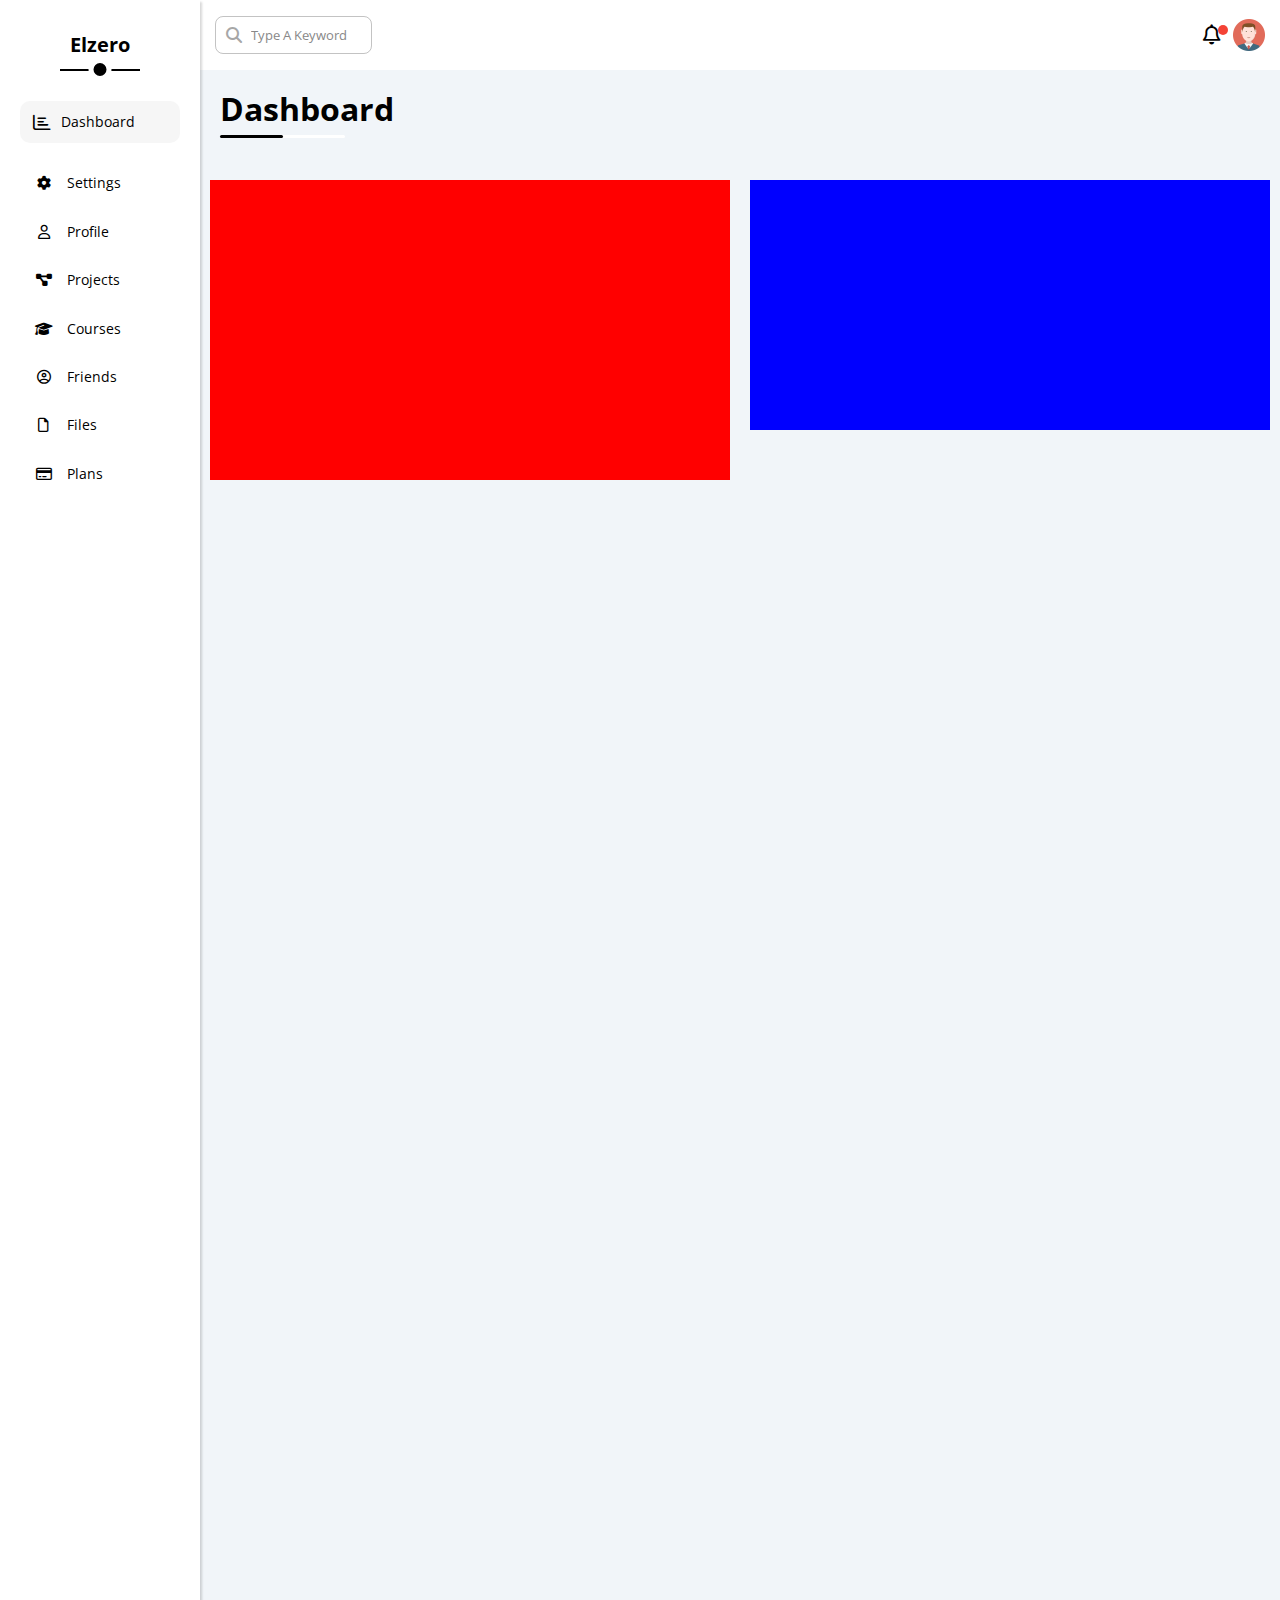
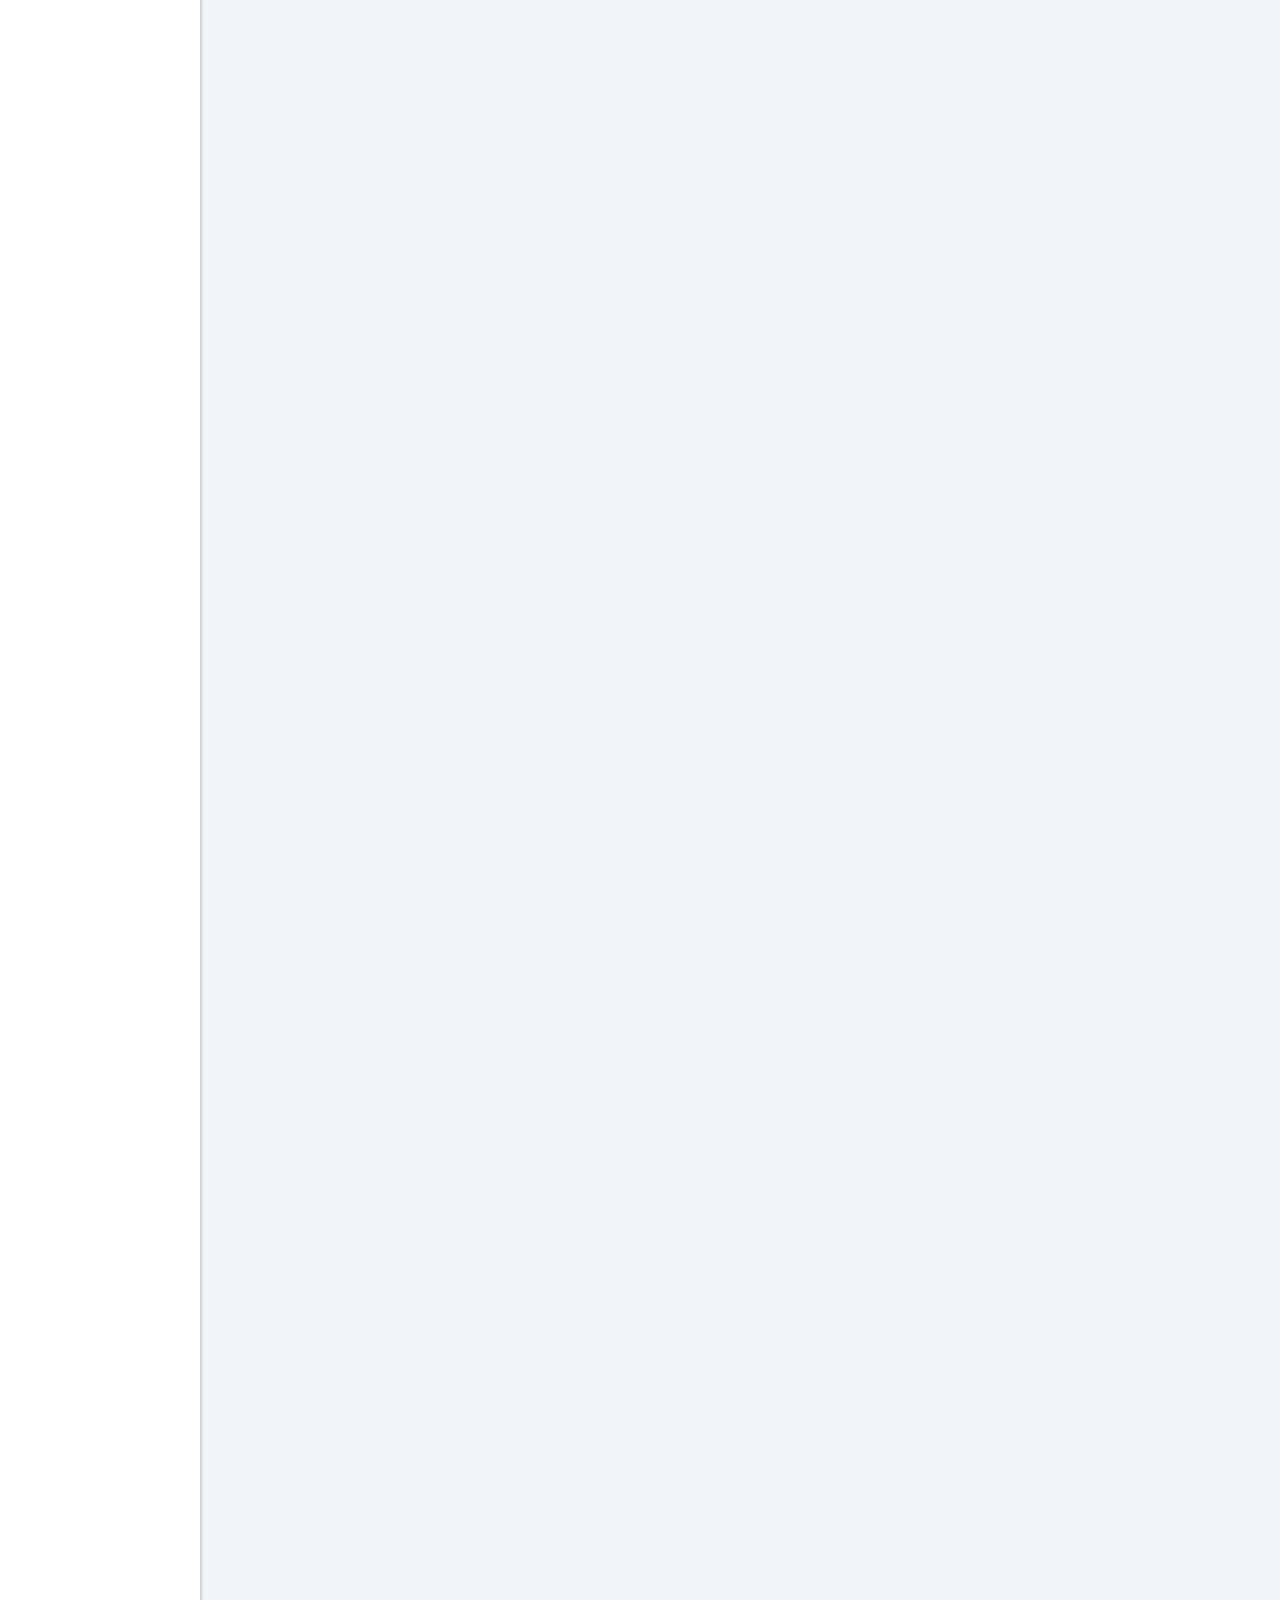
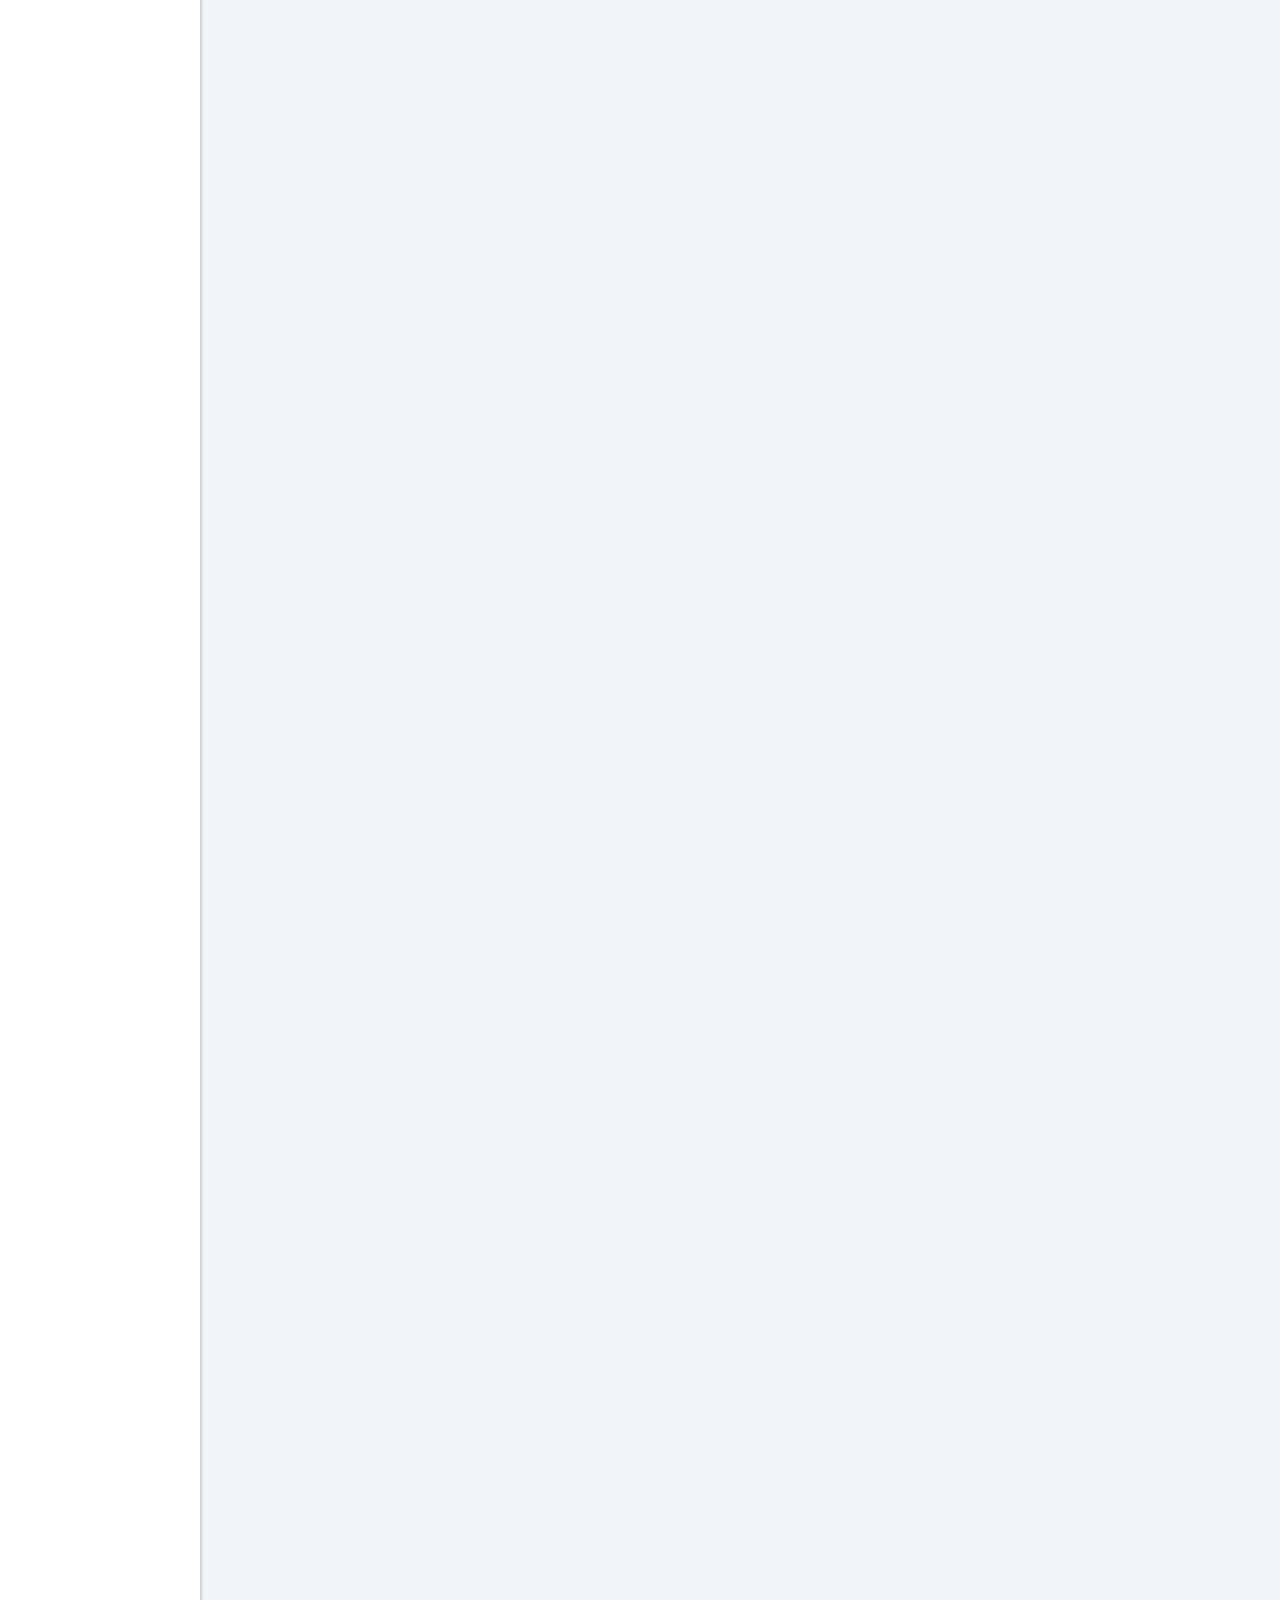
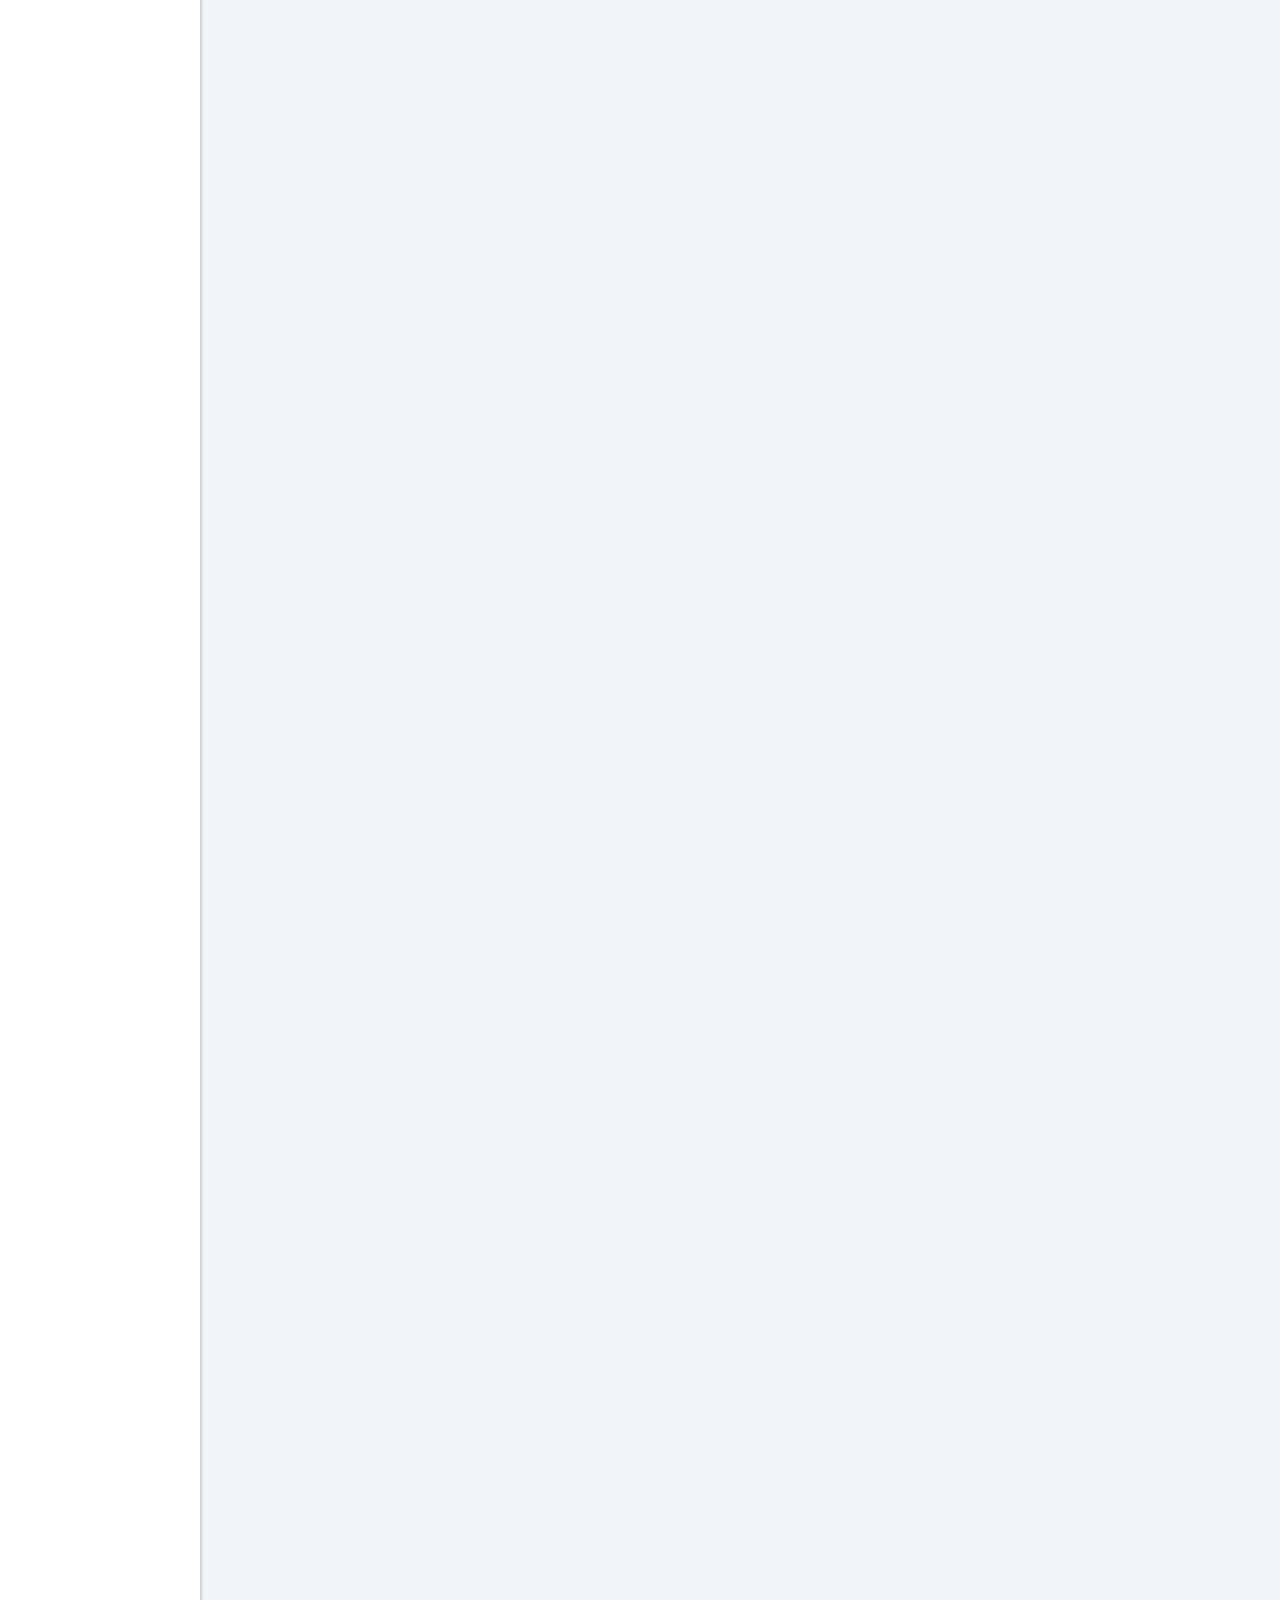
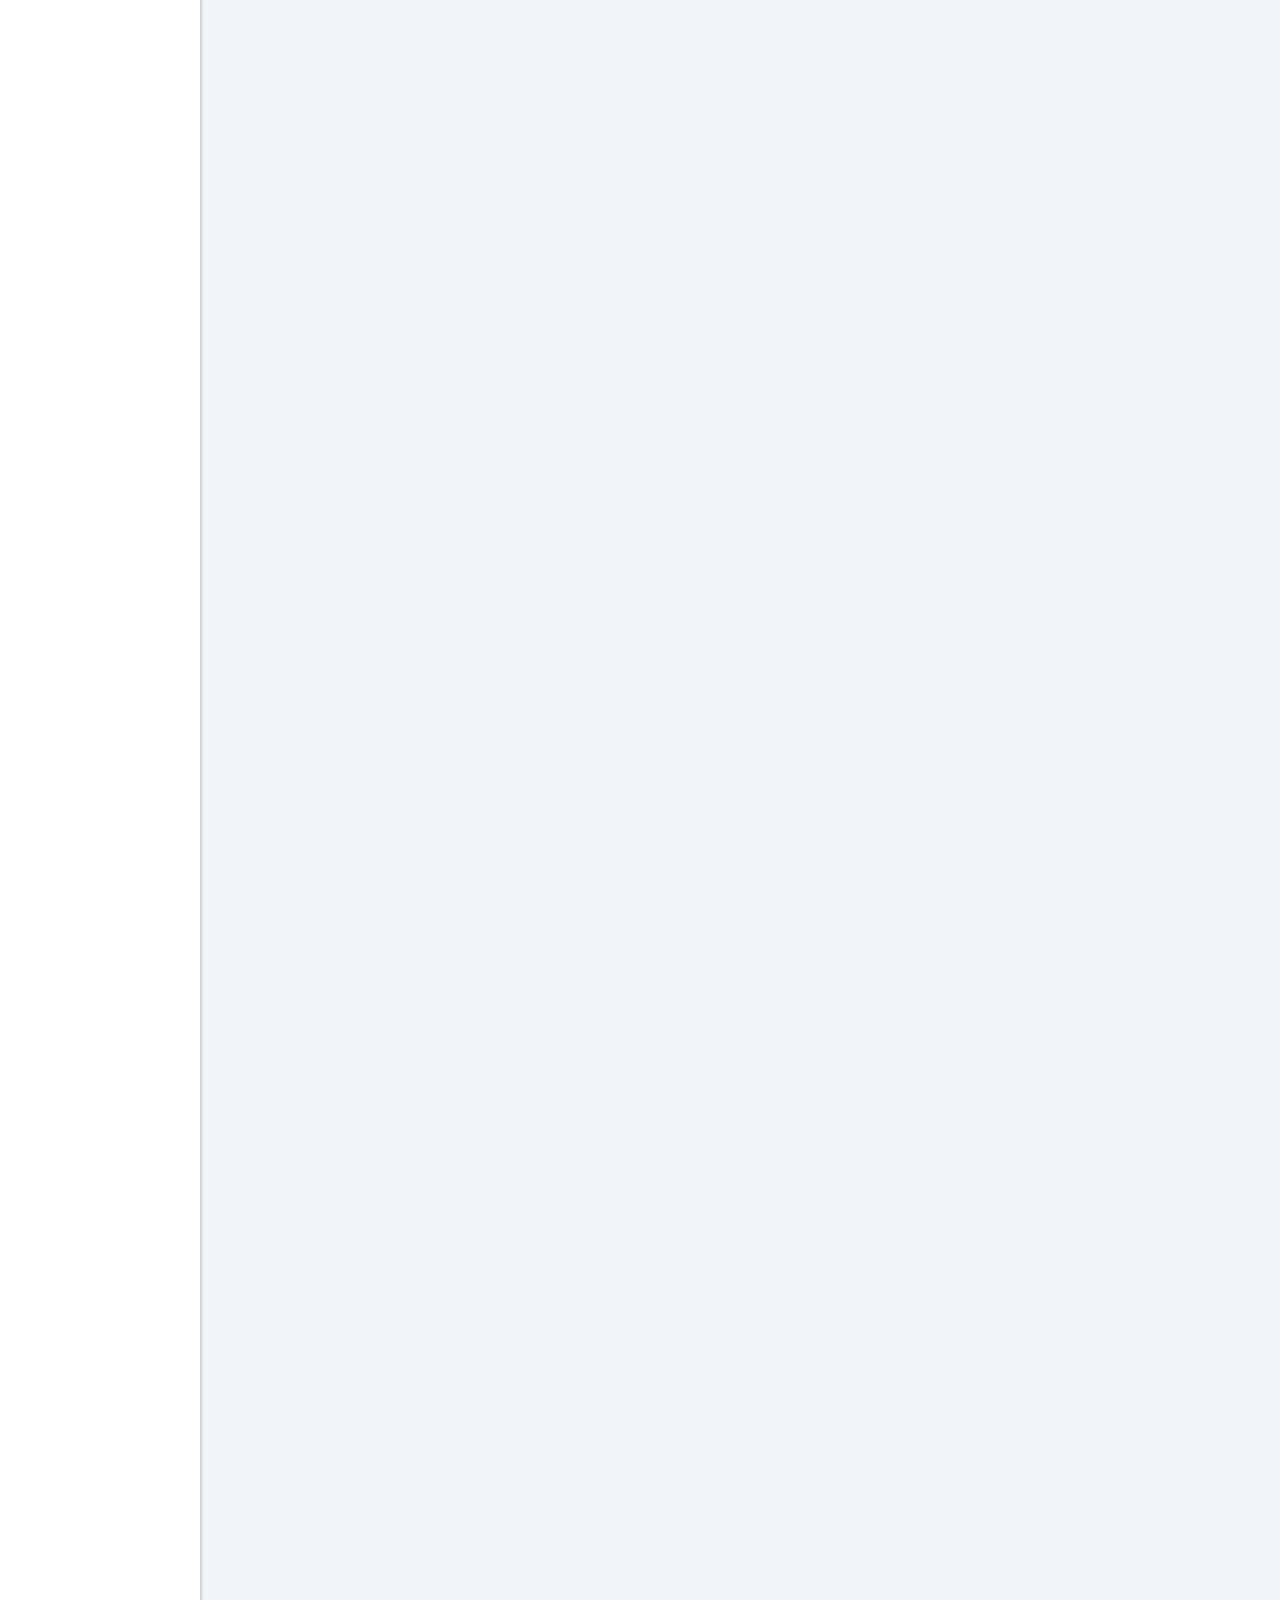
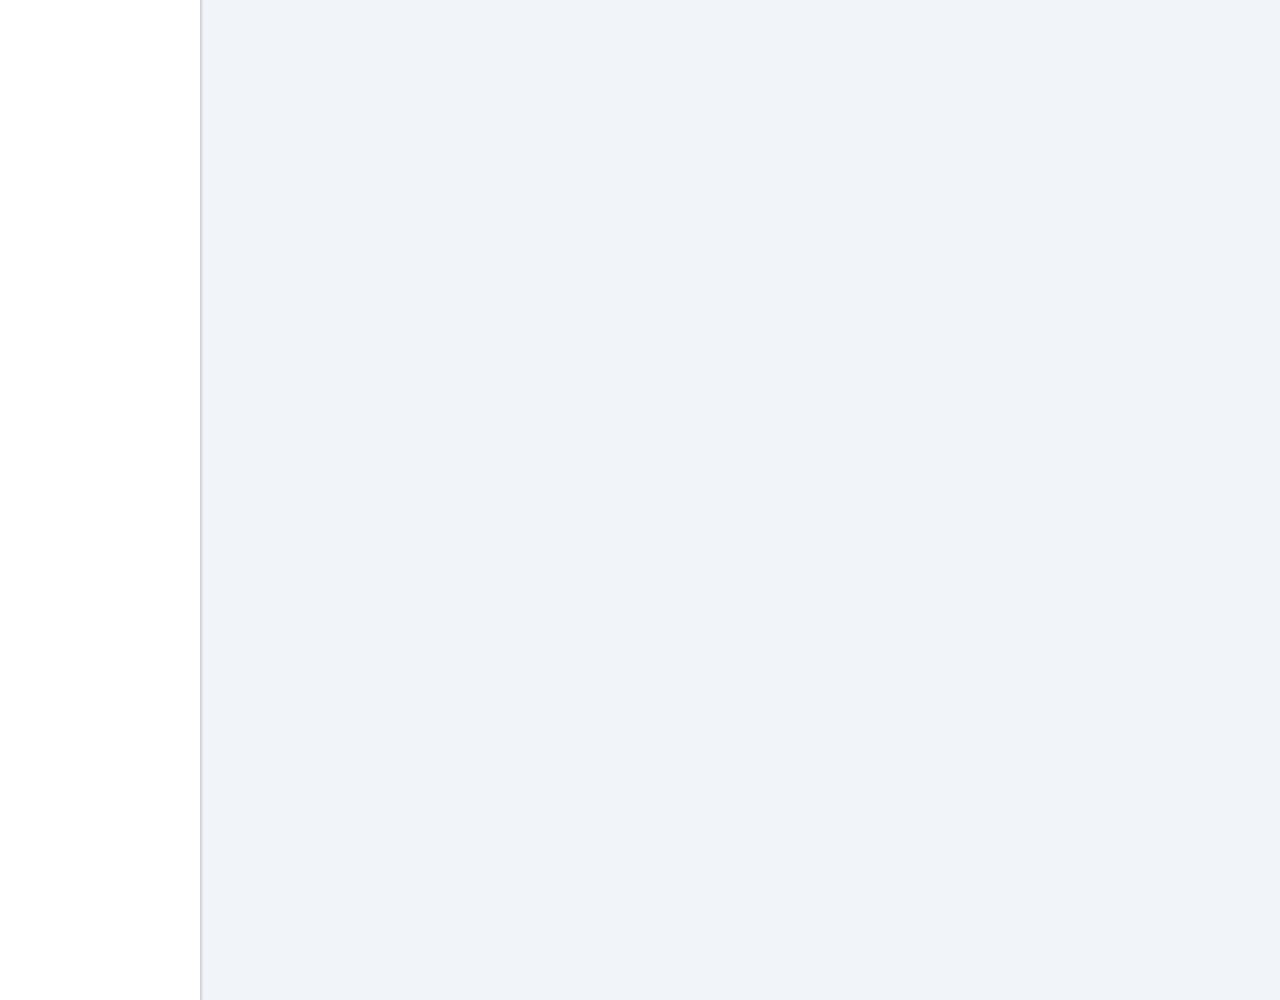
==== pages/courses.html @ 29a371f5 "First push" ====
<!DOCTYPE html>
<html lang="en" data-them="light">
<head>
    <meta charset="UTF-8">
    <meta http-equiv="X-UA-Compatible" content="IE=edge">
    <meta name="viewport" content="width=device-width, initial-scale=1.0">
    <link rel="stylesheet" href="../css/style.css">
    <link rel="stylesheet" href="../css/all.min.css">
    <link rel="stylesheet" href="../css/normalize.css">
    <!--Google Font-->
    <link rel="preconnect" href="https://fonts.googleapis.com" />
    <link rel="preconnect" href="https://fonts.gstatic.com" crossorigin />
    <link href="https://fonts.googleapis.com/css2?family=Open+Sans:wght@300;500&display=swap" rel="stylesheet" />
    <link rel="icon" type="image/png" sizes="192x192"  href="./imgs/android-icon-192x192.png">
    <title>Dachboard</title>
</head>
<body>
    <div class="container">
        <!--Start Sidbar-->
        <div class="sidbar">
            <h1>Elzero</h1>
            <div class="dashboard f">
                <a href="../index.html">
                    <i class="fa-regular fa-chart-bar fa-lg"></i>
                </a>
                <a href="../index.html" class="span">Dashboard</a>
            </div>
            <ul>
                <li>
                    <a href="../pages/sittings.html">
                        <i class="fa-solid fa-gear fa-fw" ></i>
                        <a class="span" href="../pages/sittings.html">Settings</a>
                    </a>
                </li>
                <li>
                    <a href="../pages/profile.html">
                        <i class="fa-regular fa-user fa-fw"></i>
                        <a class="span" href="../pages/profile.html">Profile</a>
                    </a>
                </li>
                <li>
                    <a href="../pages/projects.html">
                        <i class="fa-solid fa-diagram-project fa-fw"></i>
                        <a class="span" href="../pages/projects.html">Projects</a>
                    </a>
                </li>
                <li>
                    <a href="../pages/courses.html">
                        <i class="fa-solid fa-graduation-cap fa-fw"></i>
                        <a class="span" href="../pages/courses.html">Courses</a>
                    </a>
                </li>
                <li>
                    <a href="../pages/friends.html">
                        <i class="fa-regular fa-circle-user fa-fw"></i>
                        <a class="span" href="../pages/friends.html">Friends</a>
                    </a>
                </li>
                <li>
                    <a href="../pages/files.html">
                        <i class="fa-regular fa-file fa-fw"></i>
                        <a class="span" href="../pages/files.html">Files</a>
                    </a>
                </li>
                <li>
                    <a href="../pages/plans.html">
                        <i class="fa-regular fa-credit-card fa-fw"></i>
                        <a class="span" href="../pages//plans.html">Plans</a>
                    </a>
                </li>
            </ul>
        </div>
        <!--End Sidbar-->
        <section>
            <!--Start Header-->
            <header class="f">
                <nav class="f">
                    <div class="search">
                        <i class="fa-solid fa-magnifying-glass"></i>
                        <input type="search" placeholder="Type A Keyword">
                    </div>
                    <div class="info f">
                        <i class="fa-regular fa-bell fa-fw"></i>
                        <img src="../imgs/avatar.png" alt="avatar" aria-label="fd" width="40" height="40">
                    </div>
                </nav>
            </header>
            <!--End Header-->
                        <!--Start Content-->
            <h1 class="main-title">Dashboard</h1>
            <div class="content">
                <div class="parent" style="background-color: red; height: 300px;">
                </div>
                <div class="child" style="background-color: blue;  height: 250px;"></div>
            </div>
            <!--End Content-->
        </section>
    </div>
    <script src="../js/app.js"></script>
</body>
</html>
---- css/style.css ----
/*Start Global*/

* {
    margin: 0;
    padding: 0;
    box-sizing: border-box
}

a {
    text-decoration: none;
    color: black;
    font-size: 14px
}
p {
    color: #888;
    padding-top: 10px;
}
ul {
    list-style: none;
    margin: 0;
    padding: 0
}

[data-them="dark"]:root {
    --blue-color: #0075ff;
    --blue-alt-color: #0d69d5;
    --orange-color: #f59e0b;
    --green-color: #22c55e;
    --red-color: #f44336;
    --grey-color: #888
}

:root {
    --blue-color: #0075ff;
    --blue-alt-color: #0d69d5;
    --orange-color: #f59e0b;
    --green-color: #22c55e;
    --red-color: #f44336;
    --grey-color: #888;
    --white-color: white;
    --f6-color: #f6f6f6;
    --body-color:#f1f5f9;
    --section-color:#eeeeee;
    --d777-color: rgba(34, 32, 32, 0.271);
    --eee-color: rgb(167, 167, 167);
    --main-transation: .3s;
    --main-shdow:2px 2px 2px rgba(0,0,0,.1)
}

body {
    font-family: "Open Sans", sans-serif;
    background-color: var(--body-color)
}

::-webkit-scrollbar {
    width: 15px;
}

::-webkit-scrollbar-track {
    background-color: var(--f6-color);
}

::-webkit-scrollbar-thumb {
    background-color: #0075ff;
}

.container {
    display: grid;
    grid-template-columns: 200px 1fr
}

@media (max-width:768px) {
    .container {
        display: grid;
        grid-template-columns: 60px 1fr
    }
}

.main-title {
    font-size: 32px;
    padding: 0 20px;
    max-width: 250px;
    position: relative
}

.main-title::before {
    content: '';
    position: absolute;
    width: 50%;
    height: 3px;
    background-color: var(--white-color);
    bottom: -10px;
    border-radius: 5px;
    -webkit-border-radius: 5px;
    -moz-border-radius: 5px;
    -ms-border-radius: 5px;
    -o-border-radius: 5px;
    left: 8%;
}
.main-title::after {
    content: '';
    position: absolute;
    width: 25%;
    height: 3px;
    background-color: black;
    bottom: -10px;
    border-radius: 5px;
    -webkit-border-radius: 5px;
    -moz-border-radius: 5px;
    -ms-border-radius: 5px;
    -o-border-radius: 5px;
    left: 8%;
}
.box {
    min-height: 400px;
    padding: 30px;
    box-shadow: var(--main-shdow);
    border-radius: 15px;
    -webkit-border-radius: 15px;
    -moz-border-radius: 15px;
    -ms-border-radius: 15px;
    -o-border-radius: 15px;
    background-color: var(--white-color);
}
.content {
    padding: 30px 10px;
    display: grid;
    grid-template-columns: repeat(auto-fill, minmax(450px,1fr));
    gap: 20px;
}
@media (max-width:550px) {
    .content { 
        grid-template-columns: repeat(auto-fill, minmax(250px, 1fr));
        flex: 1;
        padding: 5px
    }
}
input,textarea {
    outline: none;
    border: none;
    box-shadow: none;
    padding: 5px;
}

input::placeholder {
    color: var(--grey-color);
    font-size: 13px;
}
.main-text {
    margin-bottom: 15px;
}
.f {
    display: flex;
    justify-content: center;
    align-items: center;
}

/*End Global*/
/*#####################################################################
######################### Start Header ################################
#######################################################################*/
.container section header {
    height: 70px;
    background-color: var(--white-color)
}
.container section header nav {
    width: 100%;
    height: 70px;
    justify-content: space-between;
    padding: 0 15px;
    position: relative
}
.info>img {
    width: 32px;
    height: 32px;
}
.info>i {
    position: relative;
    padding-right: 8px;
    font-size: 20px;
}

.info i::after {
    content: "";
    position: absolute;
    width: 10px;
    height: 10px;
    background-color: var(--red-color);
    border-radius: 50%;
    top: 0;
    right: 0;
    -webkit-border-radius: 50%;
    -moz-border-radius: 50%;
    -ms-border-radius: 50%;
    -o-border-radius: 50%;
    animation: move 2s infinite linear;
    -webkit-animation: move 2s infinite linear ;
}
@keyframes move {
    0% {
        outline: 0px solid rgba(245, 129, 129,.8);
    }
    100% {
        outline: 10px solid rgba(245, 129, 129,.1);
    }
}
.info>img {
    margin-left: 5px;
}
.search>input {
    width: 140px;
    background-color: transparent;
    padding: 8px 0 10px 20px;
    transition: var(--main-transation);
    -webkit-transition: var(--main-transation);
    -moz-transition: var(--main-transation);
    -ms-transition: var(--main-transation);
    -o-transition: var(--main-transation)
}
.search>input:focus {
    width: 180px
}
.search {
    position: relative;
    padding-left: 15px;
    width: fit-content;
    border: 1px solid var(--d777-color);
    border-radius: 8px;
    -webkit-border-radius: 8px;
    -moz-border-radius: 8px;
    -ms-border-radius: 8px;
    -o-border-radius: 8px
}
.search>i {
    position: absolute;
    top: 50%;
    left: 10px;
    transform: translateY(-50%);
    -webkit-transform: translateY(-50%);
    -moz-transform: translateY(-50%);
    -ms-transform: translateY(-50%);
    -o-transform: translateY(-50%);
    color: var(--eee-color)
}
/*#####################################################################
######################### End Header ################################
#######################################################################*/
/*#####################################################################
######################### Start Sidbar ################################
#######################################################################*/
.sidbar {
    background-color: var(--white-color);
    box-shadow: 2px 2px 2px rgba(34, 32, 32, 0.171);
    text-align: center;
    padding: 20px;
    z-index: 99;
    height: 1000vh;
    max-width: 200px
}
.sidbar h1 {
    font-size: 20px;
    position: relative;
    padding-bottom: 15px
}
.sidbar h1::before {
    content: '';
    position: absolute;
    width: 50%;
    bottom: 0;
    height: 2px;
    background-color: black;
    left: 50%;
    transform: translateX(-50%);
    -webkit-transform: translateX(-50%);
    -moz-transform: translateX(-50%);
    -ms-transform: translateX(-50%);
    -o-transform: translateX(-50%)
}
.sidbar h1::after {
    content: '';
    position: absolute;
    width: 13px;
    height: 13px;
    border-radius: 50%;
    bottom: -10px;
    border: 5px solid var(--white-color);
    background-color: black;
    left: 50%;
    transform: translateX(-50%);
    -webkit-transform: translateX(-50%);
    -moz-transform: translateX(-50%);
    -ms-transform: translateX(-50%);
    -o-transform: translateX(-50%);
    -webkit-border-radius: 50%;
    -moz-border-radius: 50%;
    -ms-border-radius: 50%;
    -o-border-radius: 50%
}
@media (max-width:768px) {
    .sidbar h1 {
        font-size: 13px
    }
    .sidbar h1::before,
    .sidbar h1::after {
        display: none
    }
}
.dashboard {
    background-color: var(--f6-color);
    padding: 13px 0 13px 13px;
    border-radius: 10px;
    -webkit-border-radius: 10px;
    -moz-border-radius: 10px;
    -ms-border-radius: 10px;
    -o-border-radius: 10px;
    justify-content: flex-start;
    margin-top: 30px
}
.dashboard i {
    margin-right: 10px
}
.sidbar ul {
    text-align: start;
    margin-top: 15px
}
.sidbar ul li {
    padding: 15px;
    transition: var(--main-transation);
    -webkit-transition: var(--main-transation);
    -moz-transition: var(--main-transation);
    -ms-transition: var(--main-transation);
    -o-transition: var(--main-transation)
}
.sidbar ul >li:hover {
    background-color: var(--f6-color);
    border-radius: 10px;
    -webkit-border-radius: 10px;
    -moz-border-radius: 10px;
    -ms-border-radius: 10px;
    -o-border-radius: 10px
}
.sidbar ul li .span {
    font-size: 14px;
    margin-left: 10px
}
.sidbar ul li>i {
    margin-right: 10px;
    cursor: pointer
}
@media (max-width:768px) {
    li>.span {
        display: none
    }
.sidbar {
    text-align: center;
    padding: 0
}
    .dashboard>a.span {
        display: none
    }
}

/*#####################################################################
######################### End Sidbar ################################
#######################################################################*/
/*#####################################################################
######################### Start Welcome ################################
#######################################################################*/
.welcome {
    background-color: var(--white-color);
    flex-direction: column;
    justify-content: stretch;
    padding: 0;
}
.head {
    justify-content: space-between;
    align-items: flex-start;
    width: 100%;
    padding: 25px;
    background-color: var(--section-color);
    border-radius: 15px 15px 0px 0px;
    -webkit-border-radius: 15px 15px 0px 0px;
    -moz-border-radius: 15px 15px 0px 0px;
    -ms-border-radius: 15px 15px 0px 0px;
    -o-border-radius: 15px 15px 0px 0px
}

.head h3 {
    font-size: 22px;
}
.head > img {
    max-width: 200px;
}
.profile {
    flex-direction: column;
    justify-content: space-between;
    width: 100%
}
.profile .img {
    text-align: start;
    width: 100%;
    height: 60px;
    position: relative;
    padding-left: 30px;
    border: 1px solid var(--section-color)
}
.profile .img >img {
    width: 60px;
    border: 6px solid var(--f6-color);
    outline: 1px solid var(--white-color);
    border-radius: 50%;
    -webkit-border-radius: 50%;
    -moz-border-radius: 50%;
    -ms-border-radius: 50%;
    -o-border-radius: 50%;
    position: absolute;
    top: -30px;
}
.profile ul {
    justify-content: space-between;
    width: 100%;
    padding:20px 50px;
    border: 1px solid var(--section-color);
}
.profile .pro {
    width: 100%;
    padding: 25px;
    text-align: end;
}
.pro a {
    background-color: var(--blue-alt-color);
    padding: 10px;
    color: var(--white-color);
    border-radius: 8px 10px;
    -webkit-border-radius: 8px 10px;
    -moz-border-radius: 8px 10px;
    -ms-border-radius: 8px 10px;
    -o-border-radius: 8px 10px;
}
.pro a:hover {
    background-color: var(--blue-alt-color);
}
@media (max-width:768px) {
    .head > img{
        display: none;
    }
    .profile .img {
        text-align: center;
        padding: 0;
    }
.profile ul {
    flex-direction: column;
    text-align: center;
    padding-right: 0;
}
.profile ul li{
    margin-bottom: 15px;
}
}
/*#####################################################################
######################### End Welcome ################################
#######################################################################*/
/*#####################################################################
######################### Start Quick Draft ################################
#######################################################################*/
.quick-draft form {
    flex-direction: column;
    align-items: flex-end;
}
.quick-draft form textarea {
    resize: none;
}
.quick-draft form input:not(:last-child),
.quick-draft form textarea
{
    width: 100%;
    background-color:var(--f6-color);
    margin-top: 10px;
    margin-bottom: 10px;
    padding: 10px;
    border-radius: 7px;
    -webkit-border-radius: 7px;
    -moz-border-radius: 7px;
    -ms-border-radius: 7px;
    -o-border-radius: 7px;
}
.quick-draft form input:not(:last-child)::placeholder,
.quick-draft form textarea::placeholder {
    font-size: 12px;
}
.quick-draft form input:last-child {
    padding: 10px;
    border-radius: 10px;
    -webkit-border-radius: 10px;
    -moz-border-radius: 10px;
    -ms-border-radius: 10px;
    -o-border-radius: 10px;
    background-color: var(--blue-color);
    color: var(--white-color);
}
.quick-draft form input:last-child:hover {
    background-color: var(--blue-alt-color);
}
/*#####################################################################
######################### End Quick Draft ################################
#######################################################################*/
/*#####################################################################
######################### Start Yearly Targets ################################
#######################################################################*/
.icon-image {
    width: 100px;
    margin-right: 10px;
    flex-direction: column;
    justify-content: space-evenly;
    height: 300px;
}
.yearly-target ul{
    flex-direction: column;
    width: 100%;
    align-items: flex-start;
    padding-left: 10px;
    height: 300px;
}
.yearly-target ul li {
    display: block;
    height: 100px;
    width: 100%;
    display: flex;
    flex-direction: column;
    justify-content: space-evenly;
}

.yearly-target ul .progres {
    width: 100%;
    height: 4px;
    background-color: var(--eee-color);
    position: relative;
}
ul .progres span {
    position: absolute;
    background-color: var(--blue-color);
    left: 0;
    height: 4px;
}
ul .progres span::before {
    content: attr(data-prog);
    position: absolute;
    top: -30px;
    right: -20px;
    background-color: #0075ff;
    width: 40px;
    height: 20px;
    border-radius: 3px;
    -webkit-border-radius: 3px;
    -moz-border-radius: 3px;
    -ms-border-radius: 3px;
    -o-border-radius: 3px;
    color: white;
    text-align: center;
    font-size: 15px;
}
ul .progres span::after {
    content: "";
    position: absolute;
    right: -5px;
    top: -10px;
    border: 5px solid;
    border-color: #0075ff transparent transparent transparent;
}
ul li:nth-child(2) span,
ul li:nth-child(2) span::before
 {
    background-color:var(--orange-color) ;
}
ul li:nth-child(2) span::after {
    border-color:var(--orange-color)  transparent transparent transparent;
}
ul li:nth-child(3) span,
ul li:nth-child(3) span::before {
    background-color:var(--green-color) ;
}
ul li:nth-child(3) span::after {
    border-color:var(--green-color)  transparent transparent transparent;

}
.icon-image i {
    width: 100px;
    height: 70px;
    text-align: center;
    line-height: 70px;
    margin-top: 15px;
}
.icon-image i:first-child {
    background-color: rgb(0 117 255 / 20%);
    color: var(--blue-alt-color);
}
.icon-image i:nth-child(2) {
    background-color: rgb(245 158 11 / 20%);
    color: var(--orange-color);
}
.icon-image i:last-child {
    background-color: rgb(34 197 94 / 20%);
    color: var(--green-color);
}
/*#####################################################################
######################### End Yearly Targets ###########################
#######################################################################*/
/*#####################################################################
######################### Start Tickets Statistics #######################
#######################################################################*/
.parent-tickets {
   display: flex;
   flex-wrap: wrap;
   gap: 20px;
}
.tickets-box {
    min-width: 350px;
    flex: 1;
    flex-direction: column;
    padding: 20px;
    border: 1px solid var(--eee-color);
    border-radius: 10px;
    -webkit-border-radius: 10px;
    -moz-border-radius: 10px;
    -ms-border-radius: 10px;
    -o-border-radius: 10px;
}
.tickets-box h4 {
    font-size: 33px;
}
.tickets-box i {
    margin-bottom: 15px;
}
.tickets-box:first-of-type i {
    color: var(--orange-color);
}
.tickets-box:nth-of-type(2) i {
    color: var(--blue-color);
}
.tickets-box:nth-of-type(3) i {
    color: var(--green-color);
}
.tickets-box:last-of-type i {
    color: var(--red-color);
}
@media (min-width:1150px) {
    .tickets-box {
        min-width: 200px;
    }
    
}
@media (max-width:500px) {
    .tickets-box {
        min-width: 200px;
    }
    
}
/*#####################################################################
######################### End Tickets Statistics #######################
#######################################################################*/
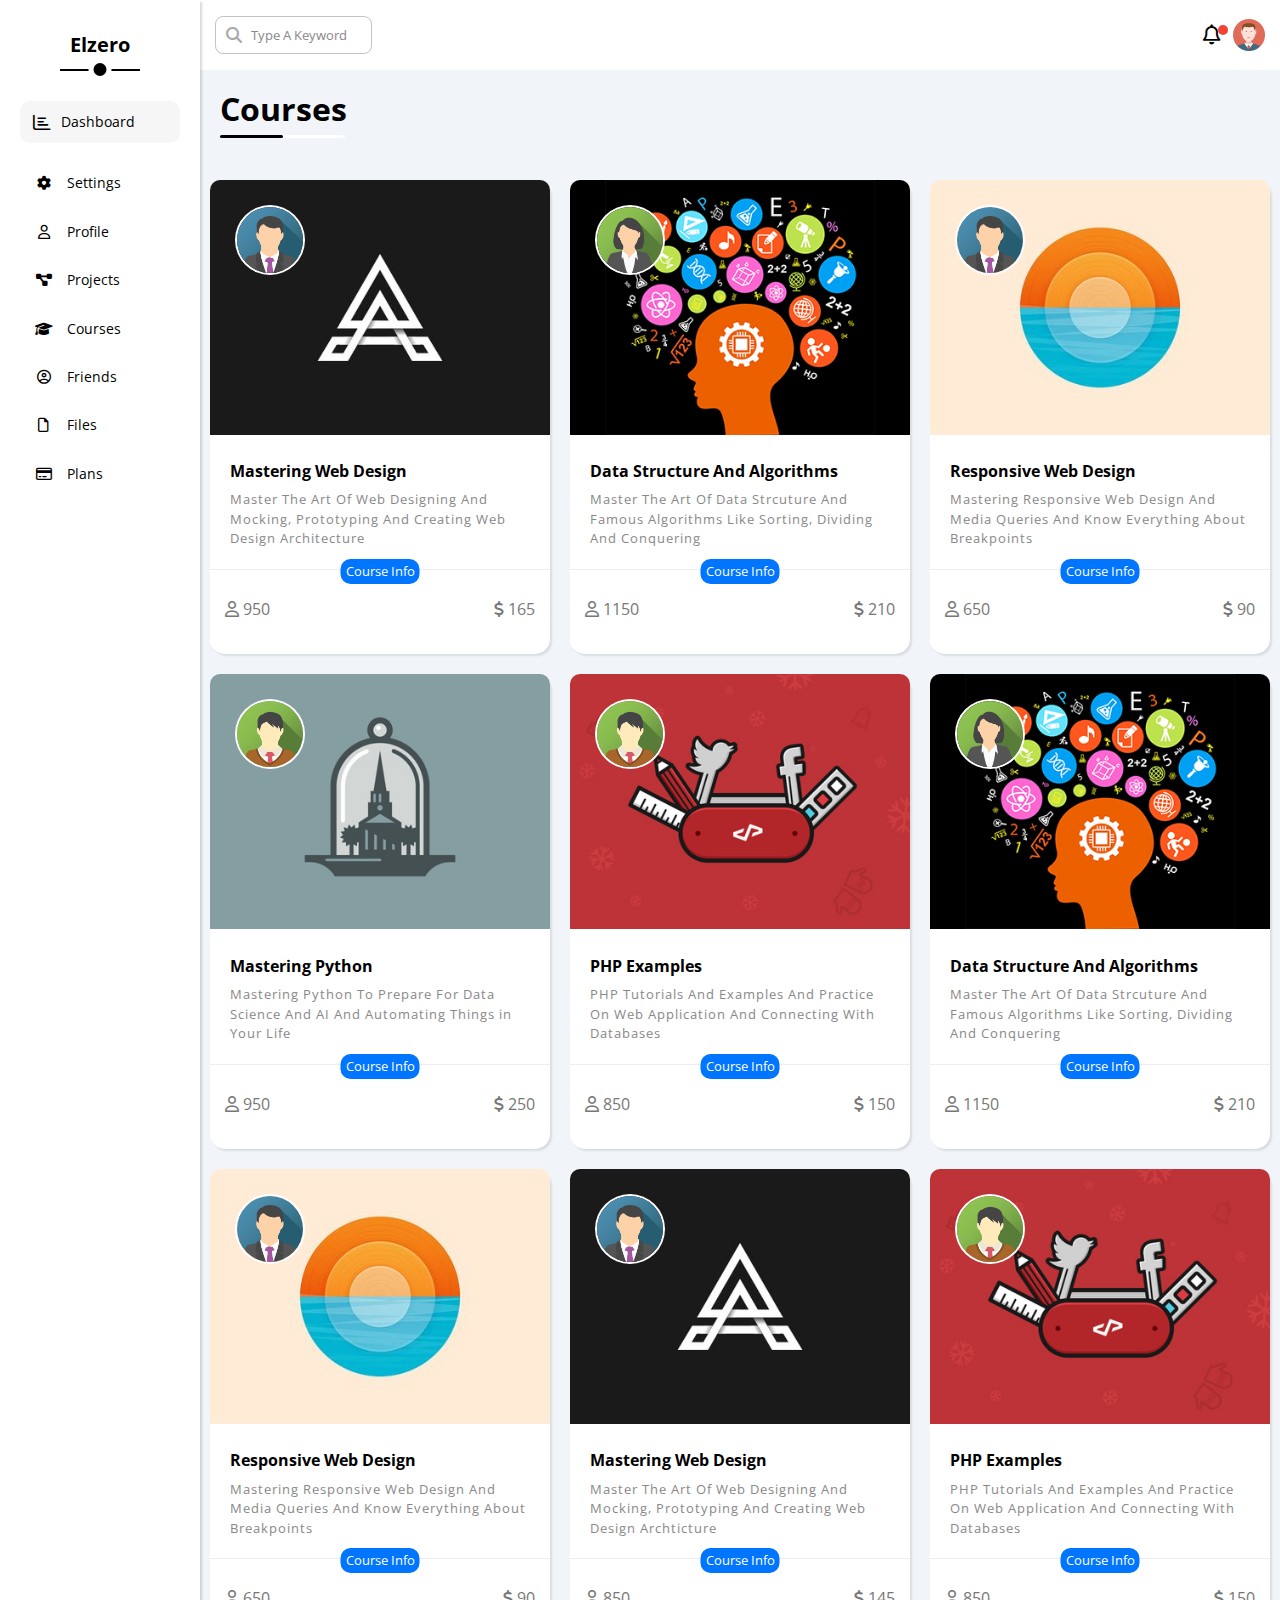
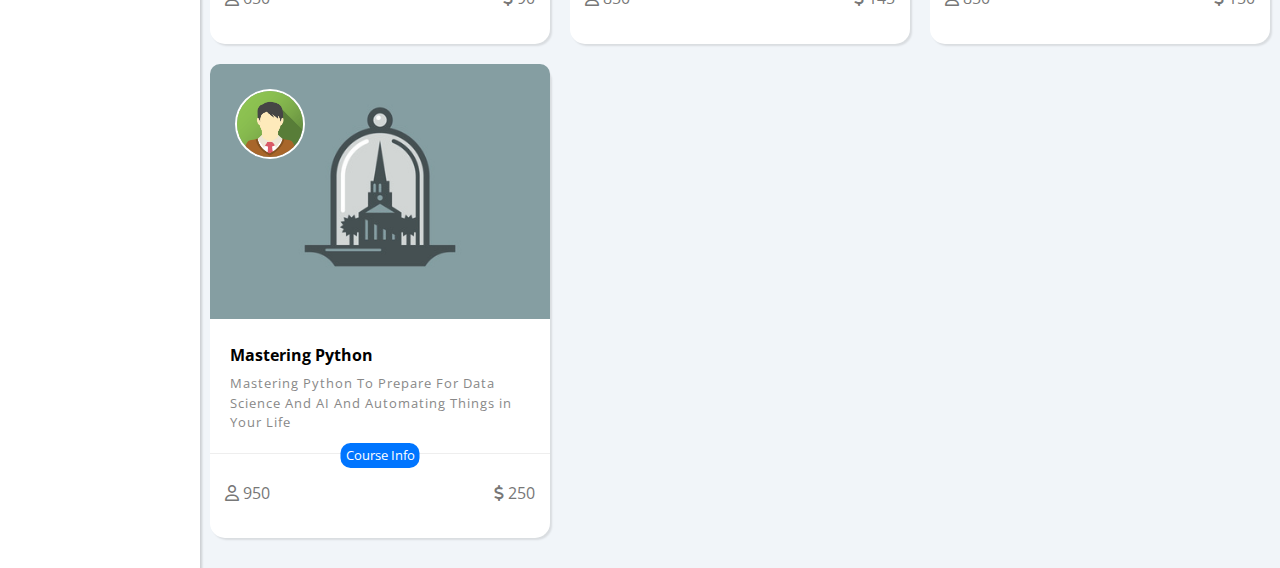
==== commit 9b983827: "Add Courses Page" ====
--- a/pages/courses.html
+++ b/pages/courses.html
@@ -11,8 +11,8 @@
     <link rel="preconnect" href="https://fonts.googleapis.com" />
     <link rel="preconnect" href="https://fonts.gstatic.com" crossorigin />
     <link href="https://fonts.googleapis.com/css2?family=Open+Sans:wght@300;500&display=swap" rel="stylesheet" />
-    <link rel="icon" type="image/png" sizes="192x192"  href="./imgs/android-icon-192x192.png">
-    <title>Dachboard</title>
+    <link rel="icon" type="image/png" sizes="192x192"  href="../imgs/android-icon-192x192.png">
+    <title>Courses</title>
 </head>
 <body>
     <div class="container">
@@ -86,12 +86,209 @@
                 </nav>
             </header>
             <!--End Header-->
-                        <!--Start Content-->
-            <h1 class="main-title">Dashboard</h1>
-            <div class="content">
-                <div class="parent" style="background-color: red; height: 300px;">
-                </div>
-                <div class="child" style="background-color: blue;  height: 250px;"></div>
+            <!--Start Content-->
+            <h1 class="main-title">Courses</h1>
+            <div class="content cources-content">
+                <div class="courses box">
+                    <img src="../imgs/team-01.png" alt="">
+                    <div class="image-course">
+                        <img src="../imgs/course-01.jpg" alt="">
+                    </div>
+                    <div class="content-text-info">
+                        <h4>Mastering Web Design</h4>
+                        <p>Master The Art Of Web Designing And Mocking, Prototyping And Creating Web Design Architecture</p>
+                    </div>
+                    <div class="courses-foot f">
+                        <span>
+                            <i class="fa-regular fa-user"></i>
+                            950
+                        </span>
+                        <span>
+                            <i class="fa-solid fa-dollar-sign"></i>
+                            165
+                        </span>
+                    </div>
+                </div>
+                <div class="courses box">
+                    <img src="../imgs/team-02.png" alt="">
+                    <div class="image-course">
+                        <img src="../imgs/course-02.jpg" alt="">
+                    </div>
+                    <div class="content-text-info">
+                        <h4>Data Structure And Algorithms</h4>
+                        <p>Master The Art Of Data Strcuture And Famous Algorithms Like Sorting, Dividing And Conquering</p>
+                    </div>
+                    <div class="courses-foot f">
+                        <span>
+                            <i class="fa-regular fa-user"></i>
+                            1150
+                        </span>
+                        <span>
+                            <i class="fa-solid fa-dollar-sign"></i>
+                            210
+                        </span>
+                    </div>
+                </div>
+                <div class="courses box">
+                    <img src="../imgs/team-01.png" alt="">
+                    <div class="image-course">
+                        <img src="../imgs/course-03.jpg" alt="">
+                    </div>
+                    <div class="content-text-info">
+                        <h4>Responsive Web Design</h4>
+                        <p>Mastering Responsive Web Design And Media Queries And Know Everything About Breakpoints</p>
+                    </div>
+                    <div class="courses-foot f">
+                        <span>
+                            <i class="fa-regular fa-user"></i>
+                            650
+                        </span>
+                        <span>
+                            <i class="fa-solid fa-dollar-sign"></i>
+                            90
+                        </span>
+                    </div>
+                </div>
+                <div class="courses box">
+                    <img src="../imgs/team-03.png" alt="">
+                    <div class="image-course">
+                        <img src="../imgs/course-04.jpg" alt="">
+                    </div>
+                    <div class="content-text-info">
+                        <h4>Mastering Python</h4>
+                        <p>Mastering Python To Prepare For Data Science And AI And Automating Things in Your Life</p>
+                    </div>
+                    <div class="courses-foot f">
+                        <span>
+                            <i class="fa-regular fa-user"></i>
+                            950
+                        </span>
+                        <span>
+                            <i class="fa-solid fa-dollar-sign"></i>
+                            250
+                        </span>
+                    </div>
+                </div>
+                <div class="courses box">
+                    <img src="../imgs/team-03.png" alt="">
+                    <div class="image-course">
+                        <img src="../imgs/course-05.jpg" alt="">
+                    </div>
+                    <div class="content-text-info">
+                        <h4>PHP Examples</h4>
+                        <p>PHP Tutorials And Examples And Practice On Web Application And Connecting With Databases</p>
+                    </div>
+                    <div class="courses-foot f">
+                        <span>
+                            <i class="fa-regular fa-user"></i>
+                            850
+                        </span>
+                        <span>
+                            <i class="fa-solid fa-dollar-sign"></i>
+                            150
+                        </span>
+                    </div>
+                </div>
+                <div class="courses box">
+                    <img src="../imgs/team-02.png" alt="">
+                    <div class="image-course">
+                        <img src="../imgs/course-02.jpg" alt="">
+                    </div>
+                    <div class="content-text-info">
+                        <h4>Data Structure And Algorithms</h4>
+                        <p>Master The Art Of Data Strcuture And Famous Algorithms Like Sorting, Dividing And Conquering</p>
+                    </div>
+                    <div class="courses-foot f">
+                        <span>
+                            <i class="fa-regular fa-user"></i>
+                            1150
+                        </span>
+                        <span>
+                            <i class="fa-solid fa-dollar-sign"></i>
+                            210
+                        </span>
+                    </div>
+                </div>
+                <div class="courses box">
+                    <img src="../imgs/team-01.png" alt="">
+                    <div class="image-course">
+                        <img src="../imgs/course-03.jpg" alt="">
+                    </div>
+                    <div class="content-text-info">
+                        <h4>Responsive Web Design</h4>
+                        <p>Mastering Responsive Web Design And Media Queries And Know Everything About Breakpoints</p>
+                    </div>
+                    <div class="courses-foot f">
+                        <span>
+                            <i class="fa-regular fa-user"></i>
+                            650
+                        </span>
+                        <span>
+                            <i class="fa-solid fa-dollar-sign"></i>
+                            90
+                        </span>
+                    </div>
+                </div>
+                <div class="courses box">
+                    <img src="../imgs/team-01.png" alt="">
+                    <div class="image-course">
+                        <img src="../imgs/course-01.jpg" alt="">
+                    </div>
+                    <div class="content-text-info">
+                        <h4>Mastering Web Design</h4>
+                        <p>Master The Art Of Web Designing And Mocking, Prototyping And Creating Web Design Archticture</p>
+                    </div>
+                    <div class="courses-foot f">
+                        <span>
+                            <i class="fa-regular fa-user"></i>
+                            850
+                        </span>
+                        <span>
+                            <i class="fa-solid fa-dollar-sign"></i>
+                            145
+                        </span>
+                    </div>
+                </div>
+                <div class="courses box">
+                    <img src="../imgs/team-03.png" alt="">
+                    <div class="image-course">
+                        <img src="../imgs/course-05.jpg" alt="">
+                    </div>
+                    <div class="content-text-info">
+                        <h4>PHP Examples</h4>
+                        <p>PHP Tutorials And Examples And Practice On Web Application And Connecting With Databases</p>
+                    </div>
+                    <div class="courses-foot f">
+                        <span>
+                            <i class="fa-regular fa-user"></i>
+                            850
+                        </span>
+                        <span>
+                            <i class="fa-solid fa-dollar-sign"></i>
+                            150
+                        </span>
+                    </div>
+                </div>
+                <div class="courses box">
+                    <img src="../imgs/team-03.png" alt="">
+                    <div class="image-course">
+                        <img src="../imgs/course-04.jpg" alt="">
+                    </div>
+                    <div class="content-text-info">
+                        <h4>Mastering Python</h4>
+                        <p>Mastering Python To Prepare For Data Science And AI And Automating Things in Your Life</p>
+                    </div>
+                    <div class="courses-foot f">
+                        <span>
+                            <i class="fa-regular fa-user"></i>
+                            950
+                        </span>
+                        <span>
+                            <i class="fa-solid fa-dollar-sign"></i>
+                            250
+                        </span>
+                    </div>
+                </div>
             </div>
             <!--End Content-->
         </section>
--- a/css/style.css
+++ b/css/style.css
@@ -11,10 +11,13 @@
     color: black;
     font-size: 14px
 }
+
 p {
     color: #888;
     padding-top: 10px;
-}
+    font-size: 14px;
+}
+
 ul {
     list-style: none;
     margin: 0;
@@ -39,12 +42,12 @@
     --grey-color: #888;
     --white-color: white;
     --f6-color: #f6f6f6;
-    --body-color:#f1f5f9;
-    --section-color:#eeeeee;
+    --body-color: #f1f5f9;
+    --section-color: #eeeeee;
     --d777-color: rgba(34, 32, 32, 0.271);
     --eee-color: rgb(167, 167, 167);
     --main-transation: .3s;
-    --main-shdow:2px 2px 2px rgba(0,0,0,.1)
+    --main-shdow: 2px 2px 2px rgba(0, 0, 0, .1)
 }
 
 body {
@@ -97,6 +100,7 @@
     -o-border-radius: 5px;
     left: 8%;
 }
+
 .main-title::after {
     content: '';
     position: absolute;
@@ -111,8 +115,9 @@
     -o-border-radius: 5px;
     left: 8%;
 }
+
 .box {
-    min-height: 400px;
+    min-height: 350px;
     padding: 30px;
     box-shadow: var(--main-shdow);
     border-radius: 15px;
@@ -122,20 +127,24 @@
     -o-border-radius: 15px;
     background-color: var(--white-color);
 }
+
 .content {
     padding: 30px 10px;
     display: grid;
-    grid-template-columns: repeat(auto-fill, minmax(450px,1fr));
+    grid-template-columns: repeat(auto-fill, minmax(450px, 1fr));
     gap: 20px;
 }
-@media (max-width:550px) {
-    .content { 
+
+@media (max-width:555px) {
+    .content {
         grid-template-columns: repeat(auto-fill, minmax(250px, 1fr));
         flex: 1;
         padding: 5px
     }
 }
-input,textarea {
+
+input,
+textarea {
     outline: none;
     border: none;
     box-shadow: none;
@@ -146,15 +155,107 @@
     color: var(--grey-color);
     font-size: 13px;
 }
-.main-text {
+
+.main-text h3 {
+    font-size: 25px;
+    margin-bottom: 10px;
+}
+
+.main-text p {
     margin-bottom: 15px;
 }
+
 .f {
     display: flex;
     justify-content: center;
     align-items: center;
 }
 
+/*Start Switch Button*/
+.button-switch {
+    position: relative;
+    padding: 20px 37px;
+}
+
+.button-switch input {
+    position: absolute;
+    right: 0px;
+    bottom: 10px;
+    transition: 1.5s;
+    -webkit-transition: 1.5s;
+    -moz-transition: 1.5s;
+    -ms-transition: 1.5s;
+    -o-transition: 1.5s;
+}
+
+.button-switch label {
+    width: 80px;
+    height: 30px;
+    position: absolute;
+    border-radius: 13px;
+    background-color: var(--eee-color);
+    transform: translate(-50%, -50%);
+    -webkit-transform: translate(-50%, -50%);
+    -moz-transform: translate(-50%, -50%);
+    -ms-transform: translate(-50%, -50%);
+    -o-transform: translate(-50%, -50%);
+    -webkit-border-radius: 13px;
+    -moz-border-radius: 13px;
+    -ms-border-radius: 13px;
+    -o-border-radius: 13px;
+    cursor: pointer;
+}
+
+.button-switch label::before {
+    font-family: "Font Awesome 6 Free";
+    content: "\f00d";
+    position: absolute;
+    font-weight: 900;
+    left: 5px;
+    background-color: var(--white-color);
+    top: 50%;
+    border-radius: 50%;
+    width: 25px;
+    height: 25px;
+    text-align: center;
+    line-height: 25px;
+    transform: translateY(-50%);
+    -webkit-transform: translateY(-50%);
+    -moz-transform: translateY(-50%);
+    -ms-transform: translateY(-50%);
+    -o-transform: translateY(-50%);
+    -webkit-border-radius: 50%;
+    -moz-border-radius: 50%;
+    -ms-border-radius: 50%;
+    -o-border-radius: 50%;
+    color: var(--eee-color);
+}
+
+.button-switch input:checked+label {
+    background-color: var(--blue-color);
+}
+
+.button-switch span::before {
+    content: "\f005";
+    font-family: "Font Awesome 6 Free";
+    padding: 7px;
+    left: 0;
+    background-color: var(--white-color);
+    border-radius: 50%;
+    -webkit-border-radius: 50%;
+    -moz-border-radius: 50%;
+    -ms-border-radius: 50%;
+    -o-border-radius: 50%;
+}
+
+.button-switch input:checked+label::before {
+    left: calc(100% - 30px);
+    content: "\f00c";
+    color: var(--blue-color);
+}
+
+/*End Switch Button*/
+
 /*End Global*/
 /*#####################################################################
 ######################### Start Header ################################
@@ -163,6 +264,7 @@
     height: 70px;
     background-color: var(--white-color)
 }
+
 .container section header nav {
     width: 100%;
     height: 70px;
@@ -170,10 +272,12 @@
     padding: 0 15px;
     position: relative
 }
+
 .info>img {
     width: 32px;
     height: 32px;
 }
+
 .info>i {
     position: relative;
     padding-right: 8px;
@@ -194,19 +298,23 @@
     -ms-border-radius: 50%;
     -o-border-radius: 50%;
     animation: move 2s infinite linear;
-    -webkit-animation: move 2s infinite linear ;
-}
+    -webkit-animation: move 2s infinite linear;
+}
+
 @keyframes move {
     0% {
-        outline: 0px solid rgba(245, 129, 129,.8);
-    }
+        outline: 0px solid rgba(245, 129, 129, .8);
+    }
+
     100% {
-        outline: 10px solid rgba(245, 129, 129,.1);
-    }
-}
+        outline: 10px solid rgba(245, 129, 129, .1);
+    }
+}
+
 .info>img {
     margin-left: 5px;
 }
+
 .search>input {
     width: 140px;
     background-color: transparent;
@@ -217,9 +325,11 @@
     -ms-transition: var(--main-transation);
     -o-transition: var(--main-transation)
 }
+
 .search>input:focus {
     width: 180px
 }
+
 .search {
     position: relative;
     padding-left: 15px;
@@ -231,6 +341,7 @@
     -ms-border-radius: 8px;
     -o-border-radius: 8px
 }
+
 .search>i {
     position: absolute;
     top: 50%;
@@ -242,6 +353,7 @@
     -o-transform: translateY(-50%);
     color: var(--eee-color)
 }
+
 /*#####################################################################
 ######################### End Header ################################
 #######################################################################*/
@@ -254,14 +366,15 @@
     text-align: center;
     padding: 20px;
     z-index: 99;
-    height: 1000vh;
     max-width: 200px
 }
+
 .sidbar h1 {
     font-size: 20px;
     position: relative;
     padding-bottom: 15px
 }
+
 .sidbar h1::before {
     content: '';
     position: absolute;
@@ -276,6 +389,7 @@
     -ms-transform: translateX(-50%);
     -o-transform: translateX(-50%)
 }
+
 .sidbar h1::after {
     content: '';
     position: absolute;
@@ -296,15 +410,18 @@
     -ms-border-radius: 50%;
     -o-border-radius: 50%
 }
+
 @media (max-width:768px) {
     .sidbar h1 {
         font-size: 13px
     }
+
     .sidbar h1::before,
     .sidbar h1::after {
         display: none
     }
 }
+
 .dashboard {
     background-color: var(--f6-color);
     padding: 13px 0 13px 13px;
@@ -316,13 +433,16 @@
     justify-content: flex-start;
     margin-top: 30px
 }
+
 .dashboard i {
     margin-right: 10px
 }
+
 .sidbar ul {
     text-align: start;
     margin-top: 15px
 }
+
 .sidbar ul li {
     padding: 15px;
     transition: var(--main-transation);
@@ -331,7 +451,8 @@
     -ms-transition: var(--main-transation);
     -o-transition: var(--main-transation)
 }
-.sidbar ul >li:hover {
+
+.sidbar ul>li:hover {
     background-color: var(--f6-color);
     border-radius: 10px;
     -webkit-border-radius: 10px;
@@ -339,22 +460,27 @@
     -ms-border-radius: 10px;
     -o-border-radius: 10px
 }
+
 .sidbar ul li .span {
     font-size: 14px;
     margin-left: 10px
 }
+
 .sidbar ul li>i {
     margin-right: 10px;
     cursor: pointer
 }
+
 @media (max-width:768px) {
     li>.span {
         display: none
     }
-.sidbar {
-    text-align: center;
-    padding: 0
-}
+
+    .sidbar {
+        text-align: center;
+        padding: 0
+    }
+
     .dashboard>a.span {
         display: none
     }
@@ -372,6 +498,7 @@
     justify-content: stretch;
     padding: 0;
 }
+
 .head {
     justify-content: space-between;
     align-items: flex-start;
@@ -388,14 +515,17 @@
 .head h3 {
     font-size: 22px;
 }
-.head > img {
+
+.head>img {
     max-width: 200px;
 }
+
 .profile {
     flex-direction: column;
     justify-content: space-between;
     width: 100%
 }
+
 .profile .img {
     text-align: start;
     width: 100%;
@@ -404,7 +534,8 @@
     padding-left: 30px;
     border: 1px solid var(--section-color)
 }
-.profile .img >img {
+
+.profile .img>img {
     width: 60px;
     border: 6px solid var(--f6-color);
     outline: 1px solid var(--white-color);
@@ -416,17 +547,20 @@
     position: absolute;
     top: -30px;
 }
+
 .profile ul {
     justify-content: space-between;
     width: 100%;
-    padding:20px 50px;
+    padding: 20px 50px;
     border: 1px solid var(--section-color);
 }
+
 .profile .pro {
     width: 100%;
     padding: 25px;
     text-align: end;
 }
+
 .pro a {
     background-color: var(--blue-alt-color);
     padding: 10px;
@@ -437,26 +571,32 @@
     -ms-border-radius: 8px 10px;
     -o-border-radius: 8px 10px;
 }
+
 .pro a:hover {
     background-color: var(--blue-alt-color);
 }
+
 @media (max-width:768px) {
-    .head > img{
+    .head>img {
         display: none;
     }
+
     .profile .img {
         text-align: center;
         padding: 0;
     }
-.profile ul {
-    flex-direction: column;
-    text-align: center;
-    padding-right: 0;
-}
-.profile ul li{
-    margin-bottom: 15px;
-}
-}
+
+    .profile ul {
+        flex-direction: column;
+        text-align: center;
+        padding-right: 0;
+    }
+
+    .profile ul li {
+        margin-bottom: 15px;
+    }
+}
+
 /*#####################################################################
 ######################### End Welcome ################################
 #######################################################################*/
@@ -467,14 +607,15 @@
     flex-direction: column;
     align-items: flex-end;
 }
+
 .quick-draft form textarea {
     resize: none;
 }
+
 .quick-draft form input:not(:last-child),
-.quick-draft form textarea
-{
+.quick-draft form textarea {
     width: 100%;
-    background-color:var(--f6-color);
+    background-color: var(--f6-color);
     margin-top: 10px;
     margin-bottom: 10px;
     padding: 10px;
@@ -484,10 +625,12 @@
     -ms-border-radius: 7px;
     -o-border-radius: 7px;
 }
+
 .quick-draft form input:not(:last-child)::placeholder,
 .quick-draft form textarea::placeholder {
     font-size: 12px;
 }
+
 .quick-draft form input:last-child {
     padding: 10px;
     border-radius: 10px;
@@ -498,9 +641,11 @@
     background-color: var(--blue-color);
     color: var(--white-color);
 }
+
 .quick-draft form input:last-child:hover {
     background-color: var(--blue-alt-color);
 }
+
 /*#####################################################################
 ######################### End Quick Draft ################################
 #######################################################################*/
@@ -514,13 +659,15 @@
     justify-content: space-evenly;
     height: 300px;
 }
-.yearly-target ul{
+
+.yearly-target ul {
     flex-direction: column;
     width: 100%;
     align-items: flex-start;
     padding-left: 10px;
     height: 300px;
 }
+
 .yearly-target ul li {
     display: block;
     height: 100px;
@@ -536,12 +683,14 @@
     background-color: var(--eee-color);
     position: relative;
 }
+
 ul .progres span {
     position: absolute;
     background-color: var(--blue-color);
     left: 0;
     height: 4px;
 }
+
 ul .progres span::before {
     content: attr(data-prog);
     position: absolute;
@@ -559,6 +708,7 @@
     text-align: center;
     font-size: 15px;
 }
+
 ul .progres span::after {
     content: "";
     position: absolute;
@@ -567,22 +717,26 @@
     border: 5px solid;
     border-color: #0075ff transparent transparent transparent;
 }
+
 ul li:nth-child(2) span,
-ul li:nth-child(2) span::before
- {
-    background-color:var(--orange-color) ;
-}
+ul li:nth-child(2) span::before {
+    background-color: var(--orange-color);
+}
+
 ul li:nth-child(2) span::after {
-    border-color:var(--orange-color)  transparent transparent transparent;
-}
+    border-color: var(--orange-color) transparent transparent transparent;
+}
+
 ul li:nth-child(3) span,
 ul li:nth-child(3) span::before {
-    background-color:var(--green-color) ;
-}
+    background-color: var(--green-color);
+}
+
 ul li:nth-child(3) span::after {
-    border-color:var(--green-color)  transparent transparent transparent;
-
-}
+    border-color: var(--green-color) transparent transparent transparent;
+
+}
+
 .icon-image i {
     width: 100px;
     height: 70px;
@@ -590,18 +744,22 @@
     line-height: 70px;
     margin-top: 15px;
 }
+
 .icon-image i:first-child {
     background-color: rgb(0 117 255 / 20%);
     color: var(--blue-alt-color);
 }
+
 .icon-image i:nth-child(2) {
     background-color: rgb(245 158 11 / 20%);
     color: var(--orange-color);
 }
+
 .icon-image i:last-child {
     background-color: rgb(34 197 94 / 20%);
     color: var(--green-color);
 }
+
 /*#####################################################################
 ######################### End Yearly Targets ###########################
 #######################################################################*/
@@ -609,10 +767,11 @@
 ######################### Start Tickets Statistics #######################
 #######################################################################*/
 .parent-tickets {
-   display: flex;
-   flex-wrap: wrap;
-   gap: 20px;
-}
+    display: flex;
+    flex-wrap: wrap;
+    gap: 20px;
+}
+
 .tickets-box {
     min-width: 350px;
     flex: 1;
@@ -625,36 +784,1134 @@
     -ms-border-radius: 10px;
     -o-border-radius: 10px;
 }
+
 .tickets-box h4 {
     font-size: 33px;
 }
+
 .tickets-box i {
     margin-bottom: 15px;
 }
+
 .tickets-box:first-of-type i {
     color: var(--orange-color);
 }
+
 .tickets-box:nth-of-type(2) i {
     color: var(--blue-color);
 }
+
 .tickets-box:nth-of-type(3) i {
     color: var(--green-color);
 }
+
 .tickets-box:last-of-type i {
     color: var(--red-color);
 }
+
 @media (min-width:1150px) {
     .tickets-box {
         min-width: 200px;
     }
-    
-}
+
+}
+
 @media (max-width:500px) {
     .tickets-box {
         min-width: 200px;
     }
-    
-}
+
+}
+
 /*#####################################################################
 ######################### End Tickets Statistics #######################
-#######################################################################*/+#######################################################################*/
+/*#####################################################################
+######################### Start Latest News #######################
+#######################################################################*/
+
+.news-box {
+    justify-content: space-between;
+    margin: 30px 0;
+    padding-bottom: 10px;
+}
+
+.news-box:not(:last-child) {
+    border-bottom: 1px solid var(--f6-color);
+}
+
+.news-box img {
+    border-radius: 7px;
+    -webkit-border-radius: 7px;
+    -moz-border-radius: 7px;
+    -ms-border-radius: 7px;
+    -o-border-radius: 7px;
+}
+
+.news-box span {
+    padding: 7px;
+    font-size: 14px;
+    background-color: var(--f6-color);
+    border-radius: 10px;
+    -webkit-border-radius: 10px;
+    -moz-border-radius: 10px;
+    -ms-border-radius: 10px;
+    -o-border-radius: 10px;
+}
+
+@media (max-width:767px) {
+    .news-box {
+        flex-direction: column;
+        text-align: center;
+    }
+}
+
+/*#####################################################################
+######################### End Latest News #######################
+#######################################################################*/
+/*#####################################################################
+######################### Start Latest Tsks #######################
+#######################################################################*/
+.task {
+    justify-content: space-between;
+    margin-bottom: 20px;
+    padding-bottom: 10px;
+}
+
+.task h3 {
+    font-size: 16px;
+}
+
+.task:nth-of-type(5) {
+    opacity: .4;
+}
+
+.task:nth-of-type(5) h3,
+.task:nth-of-type(5) p {
+    text-decoration-line: line-through;
+    -moz-text-decoration-line: line-through;
+}
+
+.task:not(:last-child) {
+    border-bottom: 1px solid var(--f6-color);
+}
+
+.task i:hover {
+    color: var(--red-color);
+    cursor: pointer;
+}
+
+/*#####################################################################
+######################### End Latest Tsks #######################
+#######################################################################*/
+/*#####################################################################
+######################### Start Top Search  #######################
+#######################################################################*/
+.keyword {
+    justify-content: space-between;
+    margin: 15px 0;
+}
+
+.srarch-box {
+    justify-content: space-between;
+    margin-bottom: 15px;
+    padding-bottom: 15px;
+}
+
+.srarch-box h3 {
+    font-size: 15px;
+    font-weight: 400;
+}
+
+.srarch-box span {
+    padding: 8px 10px;
+    font-size: 13px;
+    font-weight: 400;
+    background-color: var(--f6-color);
+    border-radius: 10px;
+    -webkit-border-radius: 10px;
+    -moz-border-radius: 10px;
+    -ms-border-radius: 10px;
+    -o-border-radius: 10px;
+}
+
+/*#####################################################################
+######################### End Top Search  #######################
+#######################################################################*/
+/*#####################################################################
+######################### Start Latest Upload  #######################
+#######################################################################*/
+.upload-box {
+    justify-content: space-between;
+    margin-bottom: 15px;
+    padding-bottom: 10px;
+}
+
+.upload-box:not(:last-child) {
+    border-bottom: 1px solid var(--f6-color);
+}
+
+.file-upload img {
+    width: 45px;
+    margin-right: 10px;
+}
+
+.file-upload h3 {
+    font-size: 15px;
+}
+
+.upload-box span {
+    padding: 10px;
+    background-color: var(--f6-color);
+    border-radius: 10px;
+    -webkit-border-radius: 10px;
+    -moz-border-radius: 10px;
+    -ms-border-radius: 10px;
+    -o-border-radius: 10px;
+}
+
+/*#####################################################################
+######################### End Latest Upload  #######################
+#######################################################################*/
+/*#####################################################################
+######################### Start Project Progress  #######################
+#######################################################################*/
+.last-project-progress {
+    position: relative;
+}
+
+.last-project-progress img {
+    position: absolute;
+    right: 10px;
+    bottom: 15px;
+    opacity: .17;
+    max-width: 200px;
+}
+
+@media (max-width:767px) {
+    .last-project-progress img {
+        display: none;
+    }
+}
+
+.project-step {
+    font-size: 18px;
+    font-weight: 500;
+    margin-bottom: 35px;
+    margin-left: 30px;
+    padding-left: 30px;
+    position: relative;
+}
+
+.project-step::before {
+    content: "";
+    position: absolute;
+    width: 20px;
+    height: 20px;
+    background-color: var(--blue-color);
+    top: 50%;
+    left: -15px;
+    border-radius: 50%;
+    transform: translateY(-50%);
+    -webkit-transform: translateY(-50%);
+    -moz-transform: translateY(-50%);
+    -ms-transform: translateY(-50%);
+    -o-transform: translateY(-50%);
+    -webkit-border-radius: 50%;
+    -moz-border-radius: 50%;
+    -ms-border-radius: 50%;
+    -o-border-radius: 50%;
+    border: 2px solid var(--white-color);
+    outline: 2px solid var(--blue-alt-color);
+}
+
+.project-step:last-of-type::before {
+    background-color: var(--white-color);
+}
+
+.project-step:nth-of-type(5)::before {
+    animation: changeBG 1.2s infinite linear;
+    -webkit-animation: changeBG 1.2s infinite linear;
+}
+
+.project-step:not(:last-of-type)::after {
+    content: '';
+    position: absolute;
+    width: 3px;
+    left: -4px;
+    bottom: -36px;
+    height: 34px;
+    background-color: var(--blue-color);
+}
+
+@media (max-width:767px) {
+    .project-step {
+        font-size: 14px;
+    }
+
+    .project-step:not(:last-of-type)::after {
+        height: 32px;
+    }
+
+    .project-step:last-of-type::before {
+        border-width: 3px;
+    }
+}
+
+@keyframes changeBG {
+    0% {
+        background-color: var(--white-color);
+    }
+
+    100% {
+        background-color: var(--blue-color);
+    }
+}
+
+/*#####################################################################
+######################### End Project Progress  #######################
+#######################################################################*/
+/*#####################################################################
+######################### Start Remeinders  #######################
+#######################################################################*/
+.box-reminder {
+    position: relative;
+    padding-left: 30px;
+    margin-bottom: 25px;
+}
+
+.box-reminder p {
+    font-size: small;
+}
+
+.box-reminder::after {
+    content: "";
+    position: absolute;
+    left: -20px;
+    top: 50%;
+    transform: translateY(-50%);
+    height: 15px;
+    width: 15px;
+    border-radius: 50%;
+    background-color: var(--blue-alt-color);
+    -webkit-transform: translateY(-50%);
+    -moz-transform: translateY(-50%);
+    -ms-transform: translateY(-50%);
+    -o-transform: translateY(-50%);
+    -webkit-border-radius: 50%;
+    -moz-border-radius: 50%;
+    -ms-border-radius: 50%;
+    -o-border-radius: 50%;
+}
+
+.box-reminder::before {
+    content: "";
+    position: absolute;
+    left: 8px;
+    top: 0;
+    height: 100%;
+    width: 2px;
+    background-color: var(--blue-alt-color);
+}
+
+.box-reminder.col-1::before,
+.box-reminder.col-1::after {
+    background-color: var(--green-color);
+}
+
+.box-reminder.col-2::before,
+.box-reminder.col-2::after {
+    background-color: var(--orange-color);
+}
+
+.box-reminder.col-3::before,
+.box-reminder.col-3::after {
+    background-color: var(--red-color);
+}
+
+/*#####################################################################
+######################### End Remeinders  #######################
+#######################################################################*/
+/*#####################################################################
+######################### Start Latest Post  #######################
+#######################################################################*/
+.post-info {
+    flex-direction: column;
+    justify-content: space-between;
+    align-items: flex-start;
+}
+
+.post-img {
+    margin-bottom: 30px;
+    padding-bottom: 30px;
+    border-bottom: 1px solid var(--f6-color);
+    width: 100%;
+    justify-content: flex-start;
+}
+
+.post-img img {
+    margin-right: 20px;
+}
+
+.post-info>p {
+    line-height: 1.7;
+    letter-spacing: 1px;
+    margin-bottom: 25px;
+    color: black;
+}
+
+.post-likes {
+    width: 100%;
+    justify-content: space-between;
+    padding-top: 30px;
+    color: var(--eee-color);
+    border-top: 1px solid var(--f6-color);
+}
+
+/*#####################################################################
+######################### End Latest Post  #######################
+#######################################################################*/
+/*#####################################################################
+######################### Start Social Media  #######################
+#######################################################################*/
+.social {
+    width: 100%;
+    height: 56px;
+    background-color: rgb(29 161 242 / 20%);
+    justify-content: space-between;
+    margin-bottom: 10px;
+    padding-right: 10px;
+}
+
+.image-social i {
+    background-color: #1da1f2;
+    width: 52px;
+    height: 56px;
+    font-size: 30px;
+    text-align: center;
+    line-height: 60px;
+    margin-right: 20px;
+    color: var(--white-color);
+    transition: var(--main-transation);
+    -webkit-transition: var(--main-transation);
+    -moz-transition: var(--main-transation);
+    -ms-transition: var(--main-transation);
+    -o-transition: var(--main-transation);
+}
+
+.image-social i:hover {
+    transform: rotate(5deg);
+    -webkit-transform: rotate(5deg);
+    -moz-transform: rotate(5deg);
+    -ms-transform: rotate(5deg);
+    -o-transform: rotate(5deg);
+
+}
+
+.image-social p {
+    color: var(--blue-alt-color);
+}
+
+.social a {
+    padding: 7px;
+    color: var(--white-color);
+    background-color: #1da1f2;
+    border-radius: 10px;
+    -webkit-border-radius: 10px;
+    -moz-border-radius: 10px;
+    -ms-border-radius: 10px;
+    -o-border-radius: 10px;
+}
+
+.social:nth-of-type(4) {
+    background-color: rgb(255 0 0 / 20%);
+}
+
+.social:nth-of-type(3)>a,
+.social:nth-of-type(3) .image-social>i {
+    background-color: #1877f2;
+}
+
+.social:nth-of-type(4)>a,
+.social:nth-of-type(4) .image-social>i {
+    background-color: #ff0000;
+}
+
+.social:nth-of-type(5)>a,
+.social:nth-of-type(5) .image-social>i {
+    background-color: #0077b5;
+}
+
+/*#####################################################################
+######################### End Social Media  #######################
+#######################################################################*/
+/*#####################################################################
+######################### Start Projects Table  #######################
+#######################################################################*/
+.projects-table {
+    overflow-x: scroll;
+    max-width: 100%;
+    position: relative;
+    height: 525px;
+    max-height: auto;
+    padding: 20px;
+    box-shadow: none;
+    margin: 10px;
+}
+
+table {
+    border: 1px solid var(--f6-color);
+    background-color: var(--white-color);
+    border-spacing: 0;
+    width: 1090px;
+    position: absolute;
+}
+
+table td {
+    border-top: 1px solid #eee;
+    border-left: 1px solid #eee;
+    padding: 10px 30px;
+    text-align: center;
+}
+
+table tr:hover {
+    background-color: var(--f6-color);
+}
+
+table tbody td:last-child {
+    border-right: 1px solid #eee;
+}
+
+table tbody tr:last-child td {
+    border-bottom: 1px solid #eee;
+}
+
+.projects-table table thead td {
+    background-color: var(--f6-color);
+    padding: 20px 30px;
+    border: none;
+}
+
+.projects-table table td>img {
+    border-radius: 50%;
+    width: 35px;
+    border: 2px solid var(--white-color);
+    -webkit-border-radius: 50%;
+    -moz-border-radius: 50%;
+    -ms-border-radius: 50%;
+    -o-border-radius: 50%;
+}
+
+.projects-table table td>img:not(:first-of-type) {
+    margin-left: -20px;
+}
+
+.projects-table table td>a {
+    background-color: var(--green-color);
+    color: var(--white-color);
+    font-size: small;
+    padding: 4px;
+    border-radius: 10px;
+    -webkit-border-radius: 10px;
+    -moz-border-radius: 10px;
+    -ms-border-radius: 10px;
+    -o-border-radius: 10px;
+}
+
+.projects-table table tbody tr:nth-child(1) a {
+    background-color: var(--orange-color);
+}
+
+.projects-table table tbody tr:nth-child(2) a {
+    background-color: var(--blue-color);
+}
+
+.projects-table table tbody tr:nth-child(5) a {
+    background-color: var(--red-color);
+}
+
+/*#####################################################################
+######################### End Projects Table  #######################
+#######################################################################*/
+
+/***********************************************************************
+************************************************************************
+************************ Start Setting Page *******************************
+**************************************************************************
+**************************************************************************/
+
+/*#####################################################################
+######################### Start Site Control  #######################
+#######################################################################*/
+.sit-control .main-text {
+    margin-bottom: 20px;
+}
+
+.sit-control .main-text h3 {
+    margin-bottom: 5px;
+}
+
+.switch h3 {
+    font-size: 15px;
+    font-weight: 400;
+}
+
+.switch {
+    justify-content: space-between;
+    margin-bottom: 30px;
+    position: relative;
+}
+
+.control-box textarea {
+    resize: none;
+    width: 100%;
+    background-color: var(--white-color);
+    padding: 10px;
+    border: 1px solid var(--eee-color);
+    border-radius: 10px;
+    -webkit-border-radius: 10px;
+    -moz-border-radius: 10px;
+    -ms-border-radius: 10px;
+    -o-border-radius: 10px;
+}
+
+.control-box textarea::placeholder {
+    font-size: smaller;
+}
+
+/*#####################################################################
+######################### End Site Control  #######################
+#######################################################################*/
+/*#####################################################################
+######################### Start Genral Info  #######################
+#######################################################################*/
+.genral-info form input:not(:nth-of-type(3)),
+.genral-info form label {
+    display: block;
+    width: 100%;
+}
+
+.genral-info form label,
+.genral-info p {
+    margin-bottom: 10px;
+}
+
+.genral-info form input {
+    margin-bottom: 20px;
+    padding: 10px;
+    border: 1px solid var(--eee-color);
+    border-radius: 10px;
+    -webkit-border-radius: 10px;
+    -moz-border-radius: 10px;
+    -ms-border-radius: 10px;
+    -o-border-radius: 10px;
+}
+
+.genral-info form input:nth-of-type(3) {
+    background-color: #ddd;
+    width: 70%;
+    margin-right: 20px;
+}
+
+.genral-info form a {
+    color: var(--blue-alt-color);
+    font-size: 18px;
+}
+
+/*#####################################################################
+######################### End Genral Info  #######################
+#######################################################################*/
+/*#####################################################################
+######################### Start Security Info  #######################
+#######################################################################*/
+.security-box div {
+    justify-content: space-between;
+    margin-bottom: 30px;
+    padding-bottom: 20px;
+}
+
+.security-box div:not(:last-of-type) {
+    border-bottom: 1px solid #eee;
+}
+
+.security-box div>h4 {
+    font-weight: 400;
+}
+
+.security-box div button {
+    padding: 10px;
+    border-radius: 10px;
+    -webkit-border-radius: 10px;
+    -moz-border-radius: 10px;
+    -ms-border-radius: 10px;
+    -o-border-radius: 10px;
+    border: none;
+    outline: none;
+    background-color: var(--blue-color);
+    color: var(--white-color);
+}
+
+.security-box div:last-child button {
+    background-color: var(--eee-color);
+}
+
+/*#####################################################################
+######################### End Security Info  #######################
+#######################################################################*/
+/*#####################################################################
+######################### Start Social Info  #######################
+#######################################################################*/
+.social-box {
+    height: 40px;
+    margin-bottom: 30px;
+}
+
+.social-info .social-box input {
+    display: block;
+    width: 100%;
+    background-color: #eee;
+    padding-left: 60px;
+    height: 100%;
+    margin-bottom: 20px;
+    border-radius: 5px;
+    -webkit-border-radius: 5px;
+    -moz-border-radius: 5px;
+    -ms-border-radius: 5px;
+    -o-border-radius: 5px;
+    border: 1px solid #ddd;
+}
+.social-info .social-box {
+    position: relative;
+    width: 100%;
+    border-radius: 5px;
+    -webkit-border-radius: 5px;
+    -moz-border-radius: 5px;
+    -ms-border-radius: 5px;
+    -o-border-radius: 5px;
+}
+.social-info .social-box::after {
+    content: "\f099";
+    font-family: "Font Awesome 6 Brands";
+    position: absolute;
+    left: 0;
+    top: 0;
+    height: 95%;
+    width: 39px;
+    background-color: #eee;
+    border: 1px solid #ddd;
+    font-weight: 400;
+    color: #777;
+    font-size: 25px;
+    border-bottom-left-radius: 5px;
+    border-top-left-radius: 5px;
+    text-align: center;
+    line-height: 1.5;
+}
+.social-info .social-box:hover::after {
+    color: black;
+}
+.social-info .social-box:nth-of-type(3)::after {
+    content: "\f39e";
+}
+
+.social-info .social-box:nth-of-type(4)::after {
+    content: "\f167";
+}
+
+.social-info .social-box:nth-of-type(5)::after {
+    content: "\f08c";
+}
+
+/*#####################################################################
+######################### End Social Info  #######################
+#######################################################################*/
+/*#####################################################################
+######################### Start Widgets Control  #######################
+#######################################################################*/
+.widgets-control input {
+    border: none;
+    outline: none;
+    width: 50px;
+    height: 50px;
+    background-color: red;
+    padding: 20px;
+    position: absolute;
+    z-index: -1;
+}
+
+.widgets-control label {
+    width: 160px;
+    height: 50px;
+    cursor: pointer;
+    padding: 10px;
+    padding-left: 50px;
+    position: relative;
+    display: block;
+    width: fit-content;
+}
+
+.widgets-control label::after {
+    content: "";
+    position: absolute;
+    left: 0;
+    top: 40%;
+    transform: translateY(-50%);
+    width: 12px;
+    border-radius: 7px;
+    height: 12px;
+    border: 3px solid var(--blue-color);
+    -webkit-transform: translateY(-50%);
+    -moz-transform: translateY(-50%);
+    -ms-transform: translateY(-50%);
+    -o-transform: translateY(-50%);
+    -webkit-border-radius: 5px;
+    -moz-border-radius: 7px;
+    -ms-border-radius: 7px;
+    -o-border-radius: 7px;
+}
+
+.widgets-control label::before {
+    content: "\f00c";
+    font-weight: 900;
+    font-family: "Font Awesome 6 Free";
+    color: var(--white-color);
+    left: 1px;
+    top: 25%;
+    text-align: center;
+    line-height: 15px;
+    width: 15px;
+    transform: scale(0) rotate(360deg);
+    position: absolute;
+    border-radius: 7px;
+    height: 17px;
+    transition: .3s;
+    background-color: var(--blue-color);
+    -webkit-transition: .3s;
+    -moz-transition: .3s;
+    -ms-transition: .3s;
+    -o-transition: .3s;
+    -webkit-transform: scale(0) rotate(360deg);
+    -moz-transform: scale(0) rotate(360deg);
+    -ms-transform: scale(0) rotate(360deg);
+    -o-transform: scale(0) rotate(360deg);
+}
+
+.widgets-control input:checked+label::before {
+    transform: scale(1) rotate(-360deg);
+    -webkit-transform: scale(1) rotate(-360deg);
+    -moz-transform: scale(1) rotate(-360deg);
+    -ms-transform: scale(1) rotate(-360deg);
+    -o-transform: scale(1) rotate(-360deg);
+}
+
+/*#####################################################################
+######################### End Widgets Control  #######################
+#######################################################################*/
+/*#####################################################################
+######################### Start Backup Manger  #######################
+#######################################################################*/
+.backup-box {
+    border-bottom: 1px solid #eee;
+}
+.backup-box div {
+    margin-bottom: 20px;
+    padding-left: 30px;
+}
+.backup-box div label {
+    margin-left: 30px;
+    font-size: 25px;
+    cursor: pointer;
+    position: relative;
+}
+.backup-box div input {
+display: none;
+}
+.backup-box div label::before {
+    content: "";
+    position: absolute;
+    width: 20px;
+    height: 20px;
+    border-radius: 50%;
+    border: 2px solid var(--grey-color);
+    left: -54px;
+    top: 7px;
+}
+
+.backup-box div label::after {
+    content: "";
+    position: absolute;
+    width: 14px;
+    height: 14px;
+    background: var(--blue-color);
+    border-radius: 50%;
+    left: -49px;
+    top: 12px;
+    transition: .5s;
+    transform: scale(0);
+    -webkit-transform: scale(0);
+    -moz-transform: scale(0);
+    -ms-transform: scale(0);
+    -o-transform: scale(0);
+    -webkit-transition: .5s;
+    -moz-transition: .5s;
+    -ms-transition: .5s;
+    -o-transition: .5s;
+}
+
+.backup-box div input:checked+label::after {
+    transform: scale(1);
+    -webkit-transform: scale(1);
+    -moz-transform: scale(1);
+    -ms-transform: scale(1);
+    -o-transform: scale(1);
+}
+.backup-box div input:checked+label::before {
+    border-color: var(--blue-color);
+}
+.backup-box-foot {
+    justify-content: space-evenly;
+    margin-top: 30px;
+    padding-top: 50px;
+}
+.backup-box-foot div {
+    width: 30% ;
+    height: 150px;
+}
+.backup-box-foot div input {
+    display: none;
+}
+.backup-box-foot div label {
+    padding: 30px;
+    border: 1px solid #888;
+    position: relative;
+    border-radius: 10px;
+    -webkit-border-radius: 10px;
+    -moz-border-radius: 10px;
+    -ms-border-radius: 10px;
+    -o-border-radius: 10px;
+    cursor: pointer;
+    width: 100%;
+    text-align: center;
+}
+.backup-box-foot div label::before {
+    content:"\f233";
+    font-family: "Font Awesome 6 Free";
+    font-weight: 900;
+    position: absolute;
+    top: 10px;
+    left: 50%;
+    transform: translateX(-50%);
+    -webkit-transform: translateX(-50%);
+    -moz-transform: translateX(-50%);
+    -ms-transform: translateX(-50%);
+    -o-transform: translateX(-50%);
+}
+.backup-box-foot div input:checked+label {
+    border-color:var(--blue-color);
+    border-width: 2px;
+    color: var(--blue-color);
+}
+.backup-box-foot div input:checked+label::before {
+    color: var(--blue-color);
+}
+@media (max-width:767px) {
+    .backup-box-foot{
+        flex-direction: column;
+        justify-content: space-between;
+    }
+    .backup-box-foot div {
+        width: 90%;
+    }
+}
+/*#####################################################################
+######################### End Backup Manger  #######################
+#######################################################################*/
+
+/***********************************************************************
+************************************************************************
+************************ Start Profile Page *******************************
+**************************************************************************
+**************************************************************************/
+
+/*#####################################################################
+######################### Start kkkkkkkkk  #######################
+#######################################################################*/
+
+
+/*#####################################################################
+######################### End kkkkkkkkkk  #######################
+#######################################################################*/
+
+/***********************************************************************
+************************************************************************
+************************ Start Projects Page *******************************
+**************************************************************************
+**************************************************************************/
+.box h4 {
+justify-content: space-between;
+}
+.box h4 span {
+    font-size: 12px;
+    color: #777;
+}
+.projects-box-img {
+    justify-content: flex-start;
+    margin: 40px 0;
+    border-bottom: 1px solid #eee;
+    padding-bottom: 30px;
+}
+.projects-box-img img{
+    width: 40px;
+    border-radius: 50%;
+    -webkit-border-radius: 50%;
+    -moz-border-radius: 50%;
+    -ms-border-radius: 50%;
+    -o-border-radius: 50%;
+    border: 2px solid var(--white-color);
+}
+.projects-box-img img:hover {
+    z-index: 999;
+    cursor: pointer;
+}
+.projects-box-img img:not(:first-of-type) {
+    margin-left: -15px;
+}
+.projects-info {
+    justify-content: flex-end;
+    border-bottom:1px solid #eee ;
+    padding-bottom: 10px;
+}
+.projects-info span {
+    padding: 4px;
+    font-size: small;
+    background-color: #eee;
+    margin-left: 5px;
+    border-radius: 10px;
+    -webkit-border-radius: 10px;
+    -moz-border-radius: 10px;
+    -ms-border-radius: 10px;
+    -o-border-radius: 10px;
+    margin: 5px;
+}
+.projects-progres {
+    justify-content: space-between;
+    padding: 20px 0 0 0 ;
+}
+.prog-span {
+    position: relative;
+    width: 50%;
+    height: 8px;
+    background-color: #eee;
+    border-radius: 5px;
+    -webkit-border-radius: 5px;
+    -moz-border-radius: 5px;
+    -ms-border-radius: 5px;
+    -o-border-radius: 5px;
+}
+.prog-span span{
+    position: absolute;
+    background-color: var(--green-color);
+    top: 0;
+    left: 0;
+    height: 100%;
+    border-radius: inherit;
+    -webkit-border-radius: inherit;
+    -moz-border-radius: inherit;
+    -ms-border-radius: inherit;
+    -o-border-radius: inherit;
+}
+
+.box:nth-of-type(1) .prog-span span,
+ .box:nth-of-type(6) .prog-span span{
+    background-color: var(--red-color);
+}
+.box:nth-of-type(3) .prog-span span {
+background-color: var(--blue-color);
+}
+
+@media (max-width:767px) {
+    .projects-info {
+        flex-direction: column;
+        justify-content: space-between;
+        align-items: flex-start;
+    }
+    .projects-progres {
+        flex-direction: column;
+    }
+}
+
+/***********************************************************************
+************************************************************************
+************************ Start Courses Page *******************************
+**************************************************************************
+**************************************************************************/
+.content.cources-content {
+    grid-template-columns: repeat(auto-fill, minmax(300px, 1fr));
+}
+.courses {
+    position: relative;
+    padding: 0;
+}
+.courses > img {
+    width: 70px;
+    position: absolute;
+    border-radius: 50%;
+    -webkit-border-radius: 50%;
+    -moz-border-radius: 50%;
+    -ms-border-radius: 50%;
+    -o-border-radius: 50%;
+    left: 25px;
+    top: 25px;
+    border: 2px solid white;
+}
+.courses .image-course {
+    width: 100%;
+    max-height: 50%;
+}
+.courses .image-course img {
+    width: 100%;
+    border-top-left-radius: 10px;
+    border-top-right-radius: 10px;
+}
+.courses .content-text-info {
+    width: 100%;
+    padding: 20px;
+    margin-top: 15px;
+    margin-bottom: 15px;
+    position: relative;
+    border-bottom: 1px solid #eee;
+}
+.courses .content-text-info h4{
+margin-top: 10px;
+}
+.courses .content-text-info p{
+    max-width: 100%;
+    font-size: small;
+    line-height: 1.5;
+    letter-spacing: 1px;
+}
+.courses .content-text-info::before {
+    content: "Course Info";
+    position: absolute;
+    bottom: -15px;
+    left: 50%;
+    transform: translateX(-50%);
+    -webkit-transform: translateX(-50%);
+    -moz-transform: translateX(-50%);
+    -ms-transform: translateX(-50%);
+    -o-transform: translateX(-50%);
+    background-color: var(--blue-color);
+    color: var(--white-color);
+    padding: 5px;
+    font-size: small;
+    border-radius: 10px;
+    -webkit-border-radius: 10px;
+    -moz-border-radius: 10px;
+    -ms-border-radius: 10px;
+    -o-border-radius: 10px;
+}
+.courses .courses-foot {
+    justify-content: space-between;
+    padding: 15px;
+    color: #777;
+}
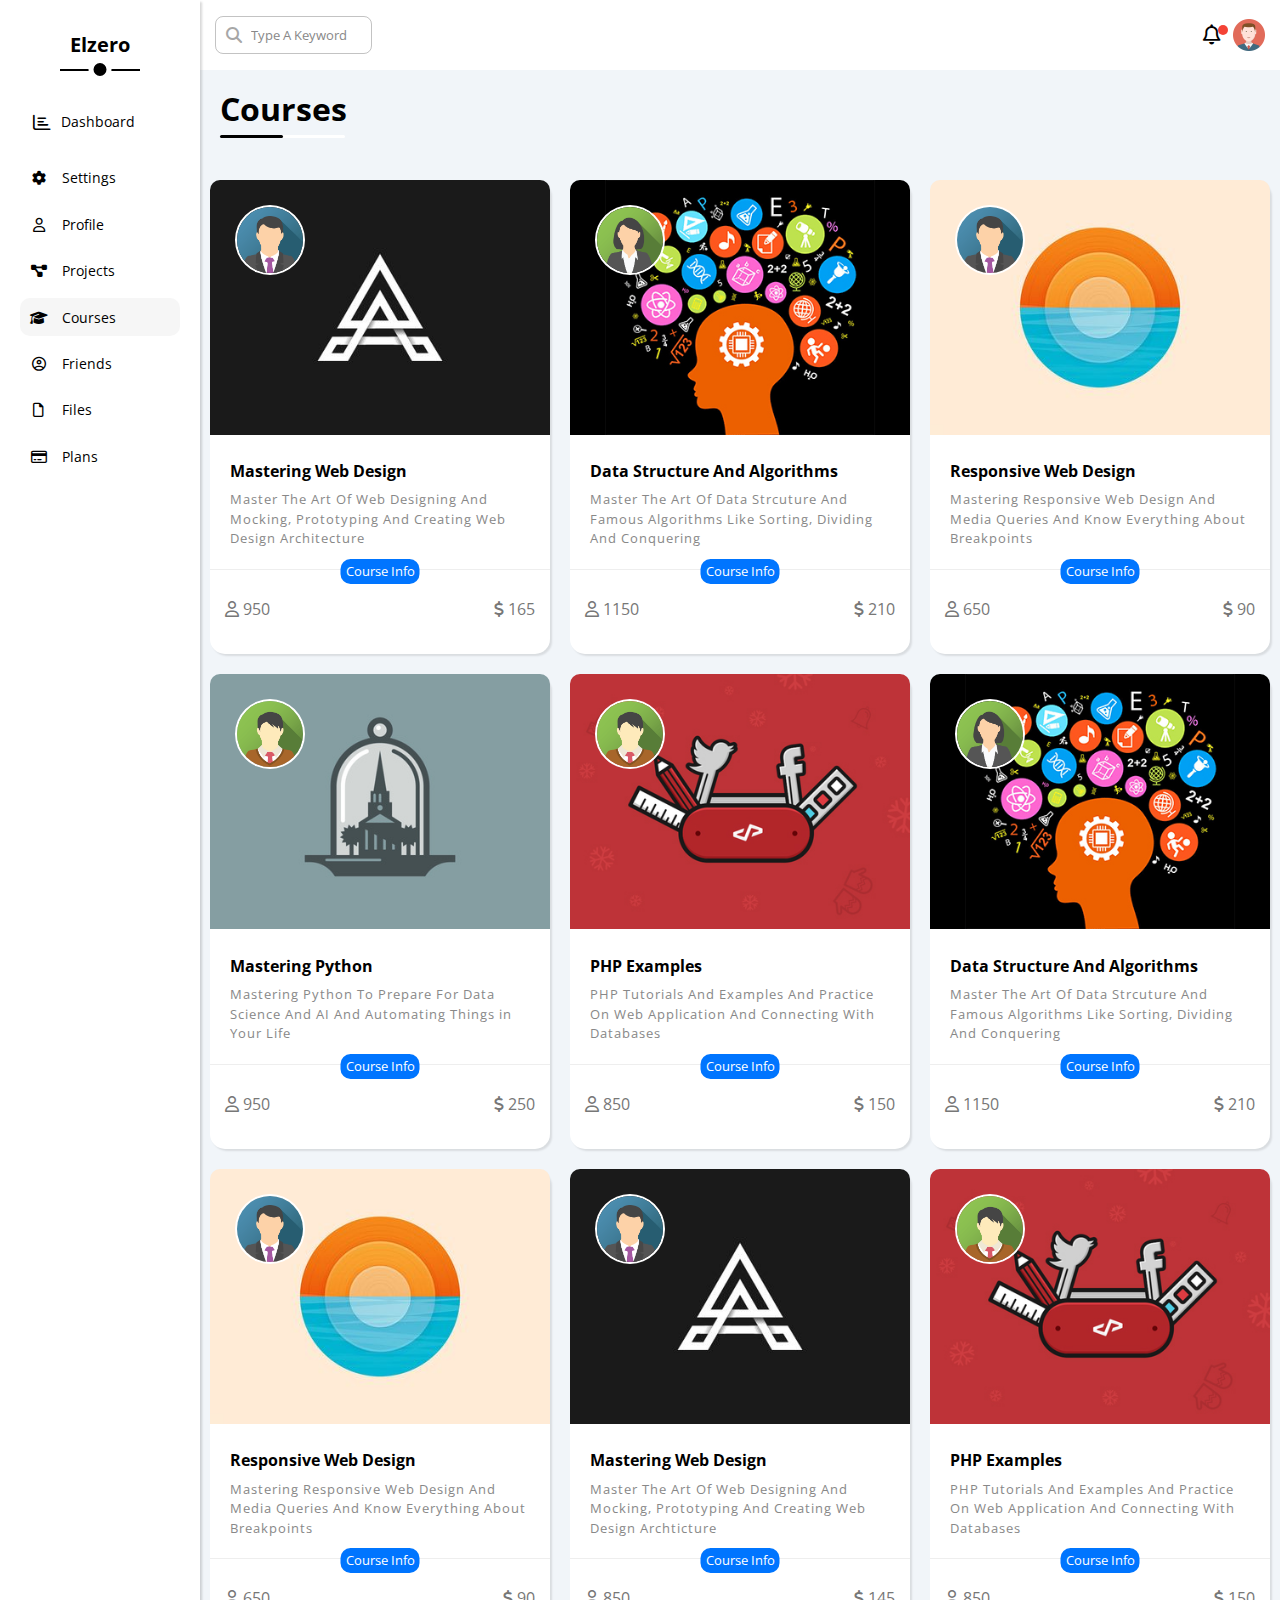
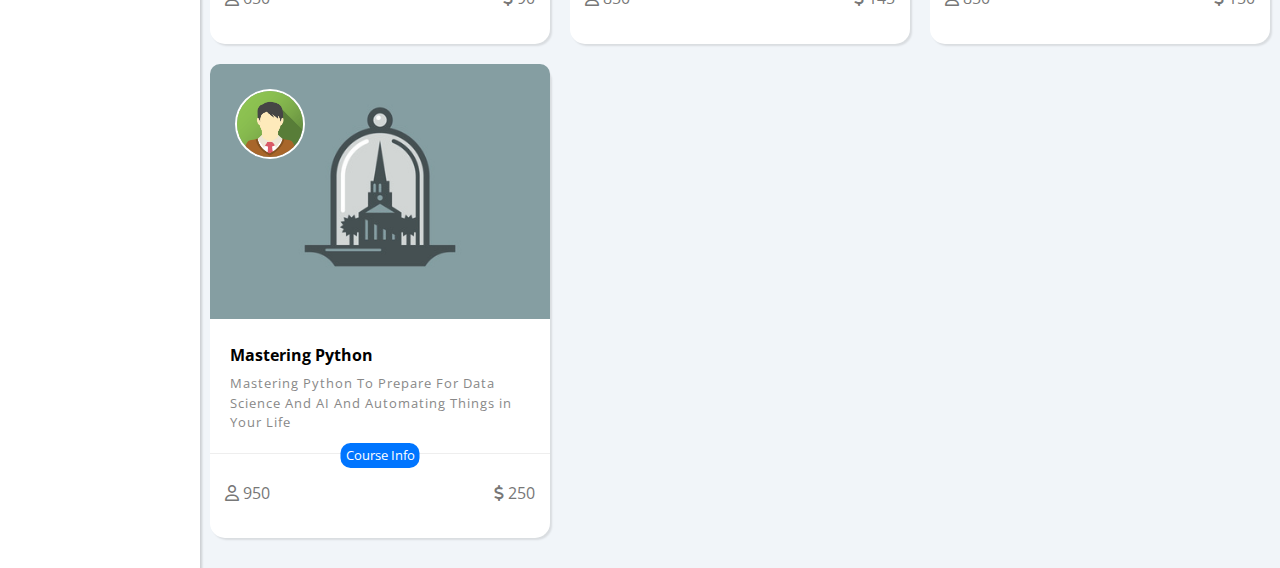
==== commit ccf6e991: "Add Courses Page" ====
--- a/pages/courses.html
+++ b/pages/courses.html
@@ -44,7 +44,7 @@
                         <a class="span" href="../pages/projects.html">Projects</a>
                     </a>
                 </li>
-                <li>
+                <li class="active">
                     <a href="../pages/courses.html">
                         <i class="fa-solid fa-graduation-cap fa-fw"></i>
                         <a class="span" href="../pages/courses.html">Courses</a>
--- a/css/style.css
+++ b/css/style.css
@@ -423,7 +423,6 @@
 }
 
 .dashboard {
-    background-color: var(--f6-color);
     padding: 13px 0 13px 13px;
     border-radius: 10px;
     -webkit-border-radius: 10px;
@@ -444,7 +443,8 @@
 }
 
 .sidbar ul li {
-    padding: 15px;
+    padding: 10px;
+    margin-bottom: 8px;
     transition: var(--main-transation);
     -webkit-transition: var(--main-transation);
     -moz-transition: var(--main-transation);
@@ -452,6 +452,7 @@
     -o-transition: var(--main-transation)
 }
 
+.active,
 .sidbar ul>li:hover {
     background-color: var(--f6-color);
     border-radius: 10px;
@@ -1845,7 +1846,9 @@
 ************************ Start Courses Page *******************************
 **************************************************************************
 **************************************************************************/
-.content.cources-content {
+.content.cources-content,
+.content.friends-content
+{
     grid-template-columns: repeat(auto-fill, minmax(300px, 1fr));
 }
 .courses {
@@ -1915,3 +1918,94 @@
     padding: 15px;
     color: #777;
 }
+/***********************************************************************
+************************************************************************
+************************ Start Friends Page *******************************
+**************************************************************************
+**************************************************************************/
+.friends.box > span i{
+    color: #777;
+    padding: 10px;
+    background-color: #eee;
+    border-radius: 50%;
+    -webkit-border-radius: 50%;
+    -moz-border-radius: 50%;
+    -ms-border-radius: 50%;
+    -o-border-radius: 50%;
+}
+.freiend-info {
+    width: 100%;
+    flex-direction: column;
+    border-bottom: 1px solid #eee;
+    padding-bottom: 20px;
+}
+.freiend-info img {
+    border-radius: 50%;
+    width: 100px;
+    margin-bottom: 10px;
+    -webkit-border-radius: 50%;
+    -moz-border-radius: 50%;
+    -ms-border-radius: 50%;
+    -o-border-radius: 50%;
+}
+.friend-data {
+    padding: 20px;
+    position: relative;
+}
+.friend-data-child {
+    position: relative;
+    margin-bottom: 15px;
+}
+
+.friend-data-child::before {
+    content: "\f118";
+    font-family: "Font Awesome 6 Free";
+    font-weight: 400;
+    left: -30px;
+    position: absolute;
+}
+
+.friend-data-child:nth-of-type(2):before {
+content: "\f386";
+font-weight: 900;
+}
+.friend-data-child:nth-of-type(3):before {
+content: "\f1ea";
+font-weight: 900;
+}
+.friend-data > span {
+    color: var(--red-color);
+    font-size: 40px;
+    position: absolute;
+    right: 10px;
+    bottom: 20px;
+    font-weight: 700;
+    opacity: .2;
+    text-transform: uppercase;
+}
+.friend-data {
+    border-bottom: 1px solid #eee;
+}
+.friend-foot {
+    padding: 20px 0 0 0;
+    justify-content: space-between;
+}
+.friend-foot >span {
+    color: #777;
+    font-size: small;
+}
+.friend-foot a {
+    padding: 6px;
+    background-color: var(--blue-color);
+    border-radius: 10px;
+    font-size: small;
+    color: var(--white-color);
+    margin-left: 5px;
+    -webkit-border-radius: 10px;
+    -moz-border-radius: 10px;
+    -ms-border-radius: 10px;
+    -o-border-radius: 10px;
+}
+.friend-foot a:last-of-type {
+    background-color: var(--red-color);
+}